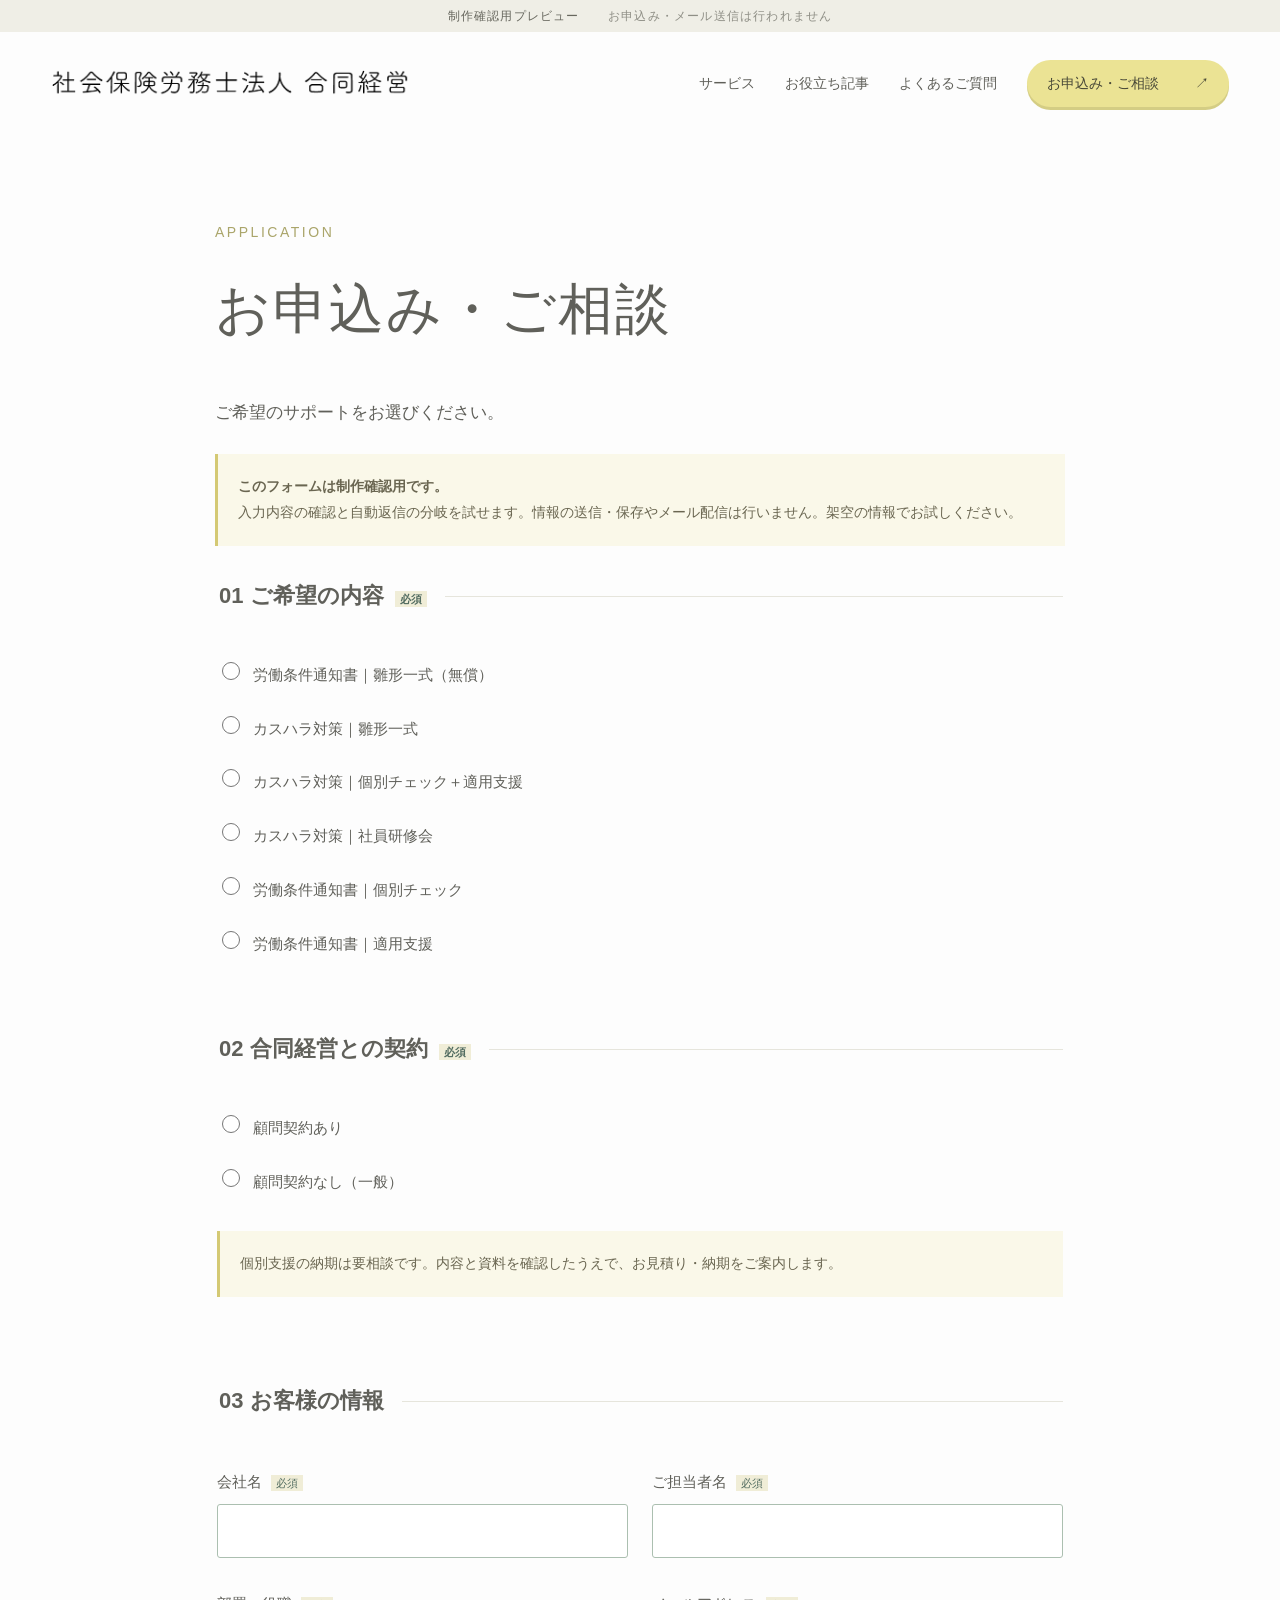
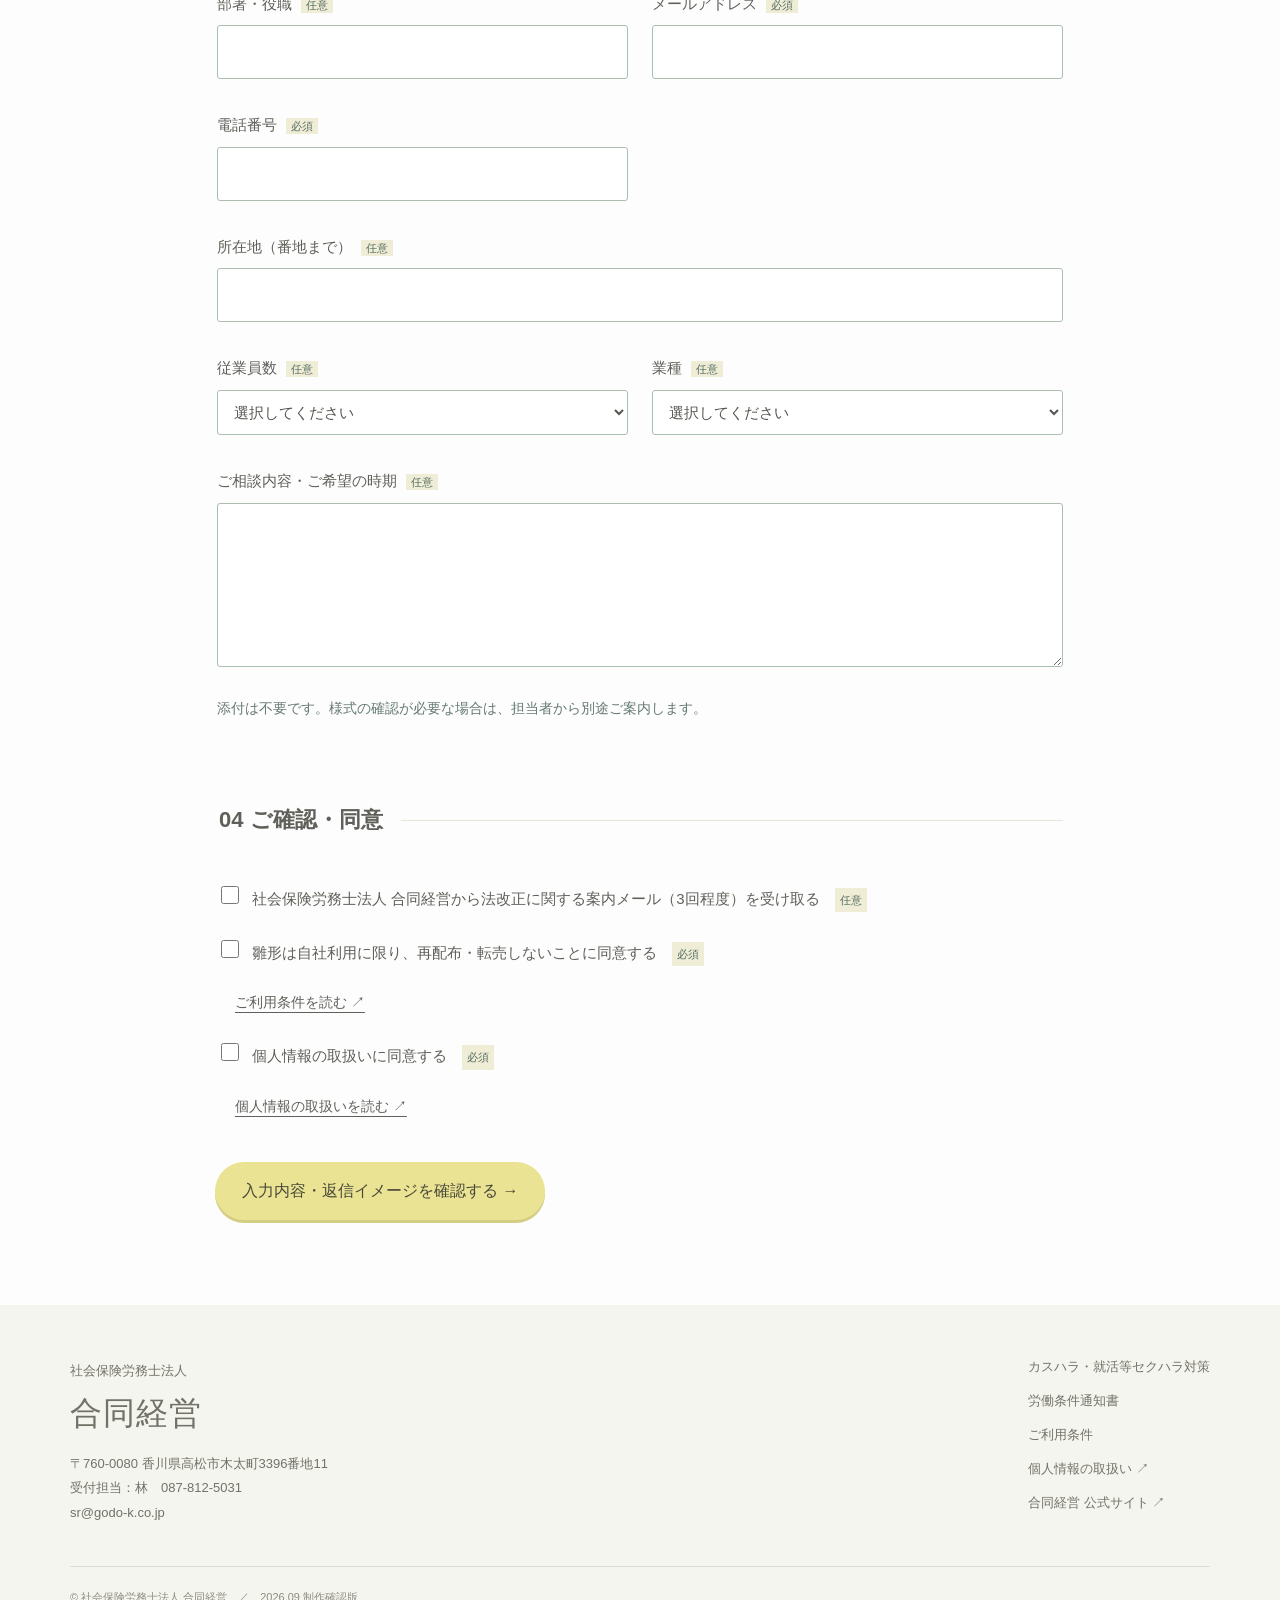
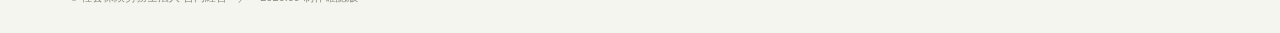
==== apply.html @ 418db096 "Apply September 26 review corrections to pricing, menus, FAQs and form" ====
<!DOCTYPE html>
<html lang="ja"><head><meta charset="utf-8"/><meta content="width=device-width,initial-scale=1" name="viewport"/><meta content="noindex,nofollow" name="robots"/><title>お申込み・ご相談｜合同経営</title><meta content="雛形から個別チェック、運用支援まで。合同経営の労務整備サポート。" name="description"/><link href="favicon.svg" rel="icon"/><link href="style.css?v=20260926" rel="stylesheet"/><script defer="" src="app.js?v=20260926"></script></head><body><div class="preview">制作確認用プレビュー <span>お申込み・メール送信は行われません</span></div><header><a class="brand" href="index.html"><img alt="社会保険労務士法人 合同経営" src="official-logo.png"/></a><nav aria-label="メイン"><a href="index.html#services">サービス</a><a href="index.html#articles">お役立ち記事</a><a href="index.html#faq">よくあるご質問</a><a class="button small" href="apply.html">お申込み・ご相談 <span>↗</span></a></nav></header><main><section class="wrap narrow section"><p class="eyebrow">APPLICATION</p><h1>お申込み・ご相談</h1><p class="lead">ご希望のサポートをお選びください。</p><div class="notice"><b>このフォームは制作確認用です。</b><br/>入力内容の確認と自動返信の分岐を試せます。情報の送信・保存やメール配信は行いません。架空の情報でお試しください。</div><form id="application"><fieldset><legend>01 ご希望の内容 <small>必須</small></legend><label class="choice"><input name="product" required="" type="radio" value="n-template"/> 労働条件通知書｜雛形一式（無償）</label><label class="choice"><input name="product" required="" type="radio" value="h-template"/> カスハラ対策｜雛形一式</label><label class="choice"><input name="product" required="" type="radio" value="h-check-support"/> カスハラ対策｜個別チェック＋適用支援</label><label class="choice"><input name="product" required="" type="radio" value="h-training"/> カスハラ対策｜社員研修会</label><label class="choice"><input name="product" required="" type="radio" value="n-check"/> 労働条件通知書｜個別チェック</label><label class="choice"><input name="product" required="" type="radio" value="n-support"/> 労働条件通知書｜適用支援</label></fieldset><fieldset><legend>02 合同経営との契約 <small>必須</small></legend><label class="choice"><input name="contract" required="" type="radio" value="yes"/> 顧問契約あり</label><label class="choice"><input name="contract" required="" type="radio" value="no"/> 顧問契約なし（一般）</label><p aria-live="polite" class="notice" id="route-hint">ご希望の内容と顧問契約の有無に応じて、ご案内が変わります。</p></fieldset><fieldset><legend>03 お客様の情報</legend><div class="form-grid"><label class="field">会社名 <small>必須</small><input name="company" required="" type="text"/></label><label class="field">ご担当者名 <small>必須</small><input name="person" required="" type="text"/></label><label class="field">部署・役職 <small>任意</small><input name="department" type="text"/></label><label class="field">メールアドレス <small>必須</small><input name="email" required="" type="email"/></label><label class="field">電話番号 <small>必須</small><input name="phone" required="" type="tel"/></label></div><div id="address-row"><label class="field">所在地（番地まで） <small>任意</small><input name="address" type="text"/></label></div><div class="form-grid"><label class="field">従業員数 <small>任意</small><select name="staff"><option value="">選択してください</option><option>9名以下</option><option>10〜50名</option><option>51〜100名</option><option>101名以上</option></select></label><label class="field">業種 <small>任意</small><select name="industry"><option value="">選択してください</option><option>製造</option><option>建設</option><option>小売・飲食</option><option>医療・介護・福祉</option><option>運輸</option><option>サービス</option><option>その他</option></select></label></div><div hidden="" id="format-row"><p>現在お使いの様式 <small>任意・複数選択可</small></p><label class="inline"><input name="format" type="checkbox" value="Word"/> Word</label><label class="inline"><input name="format" type="checkbox" value="Excel"/> Excel</label><label class="inline"><input name="format" type="checkbox" value="PDF"/> PDF</label><label class="inline"><input name="format" type="checkbox" value="給与ソフト・システム出力"/> 給与ソフト・システム出力</label><label class="inline"><input name="format" type="checkbox" value="紙のみ"/> 紙のみ</label></div><label class="field">ご相談内容・ご希望の時期 <small>任意</small><textarea name="message" rows="5"></textarea></label><p class="muted">添付は不要です。様式の確認が必要な場合は、担当者から別途ご案内します。</p></fieldset><fieldset><legend>04 ご確認・同意</legend><label class="choice"><input name="mail" type="checkbox"/> 社会保険労務士法人 合同経営から法改正に関する案内メール（3回程度）を受け取る <small>任意</small></label><label class="choice"><input name="terms" required="" type="checkbox"/> 雛形は自社利用に限り、再配布・転売しないことに同意する <small>必須</small></label><a class="textlink" href="terms.html" target="_blank">ご利用条件を読む ↗</a><label class="choice"><input name="privacy" required="" type="checkbox"/> 個人情報の取扱いに同意する <small>必須</small></label><a class="textlink" href="https://godo-sr.com/privacy-policy/" rel="noopener" target="_blank">個人情報の取扱いを読む ↗</a></fieldset><button class="button" type="submit">入力内容・返信イメージを確認する →</button></form><section aria-live="polite" hidden="" id="result" tabindex="-1"></section></section></main><footer><div class="wrap foot"><div><small>社会保険労務士法人</small><h2>合同経営</h2><p>〒760-0080 香川県高松市木太町3396番地11<br/>受付担当：林　087-812-5031<br/>sr@godo-k.co.jp</p></div><div><a href="harassment.html">カスハラ・就活等セクハラ対策</a><a href="notice.html">労働条件通知書</a><a href="terms.html">ご利用条件</a><a href="https://godo-sr.com/privacy-policy/" rel="noopener" target="_blank">個人情報の取扱い ↗</a><a href="https://godo-sr.com/" rel="noopener" target="_blank">合同経営 公式サイト ↗</a></div></div><div class="wrap copyright">© 社会保険労務士法人 合同経営　／　2026.09 制作確認版</div></footer></body></html>
---- style.css ----
:root{--ink:#193c43;--teal:#08796e;--mint:#e3f0e9;--paper:#f8f8f2;--line:#d7dfd9}*{box-sizing:border-box}html{scroll-behavior:smooth;scroll-padding-top:110px}body{margin:0;background:var(--paper);color:var(--ink);font:16px/1.85 -apple-system,BlinkMacSystemFont,'Hiragino Kaku Gothic ProN','Yu Gothic',sans-serif}a{color:inherit;text-decoration:none}a,button,input,select,textarea{ -webkit-tap-highlight-color:transparent}a:focus-visible,button:focus-visible,input:focus-visible,select:focus-visible,textarea:focus-visible,summary:focus-visible{outline:3px solid #d99437;outline-offset:5px}button{font:inherit;cursor:pointer}img{max-width:100%;display:block}h1,h2,h3,p{margin-top:0}h1,h2,h3{line-height:1.5;letter-spacing:.03em}h1{font-size:clamp(32px,4.3vw,60px);font-weight:600}h2{font-size:32px;font-weight:600}h3{font-size:23px;font-weight:600}p{margin-bottom:1.3em}.wrap{width:min(1140px,calc(100% - 64px));margin:auto}.narrow{max-width:850px}.preview{background:var(--ink);color:#fff;text-align:center;font-size:12px;padding:5px 20px;letter-spacing:.1em}.preview span{opacity:.7;margin-left:24px}header{display:flex;align-items:center;justify-content:space-between;padding:20px 4%;border-bottom:1px solid var(--line);gap:25px;background:var(--paper)}.brand{display:flex;align-items:center;gap:12px;flex-shrink:0}.brandmark{display:grid;place-items:center;background:var(--teal);color:white;width:48px;height:48px;font-size:27px;border-radius:50% 50% 0 50%;font-family:serif}.brand small{display:block;font-size:10px;letter-spacing:.12em}.brand strong{display:block;font-size:24px;line-height:1.2;letter-spacing:.18em}nav{display:flex;align-items:center;gap:30px;font-size:14px}nav>a:hover,.textlink:hover{color:var(--teal)}.button{display:inline-flex;justify-content:space-between;align-items:center;gap:36px;background:var(--teal);color:white;border:0;padding:17px 27px;border-radius:4px;font-weight:600;line-height:1.5;transition:background .2s,transform .2s}.button:hover{background:#065c54;transform:translateY(-2px);color:white}.button.small{font-size:14px;padding:13px 20px}.eyebrow{font-size:12px;letter-spacing:.18em;font-weight:700;color:var(--teal);margin-bottom:22px}.hero{display:grid;grid-template-columns:1fr 1fr;gap:32px;padding-top:64px;padding-bottom:65px;align-items:center}.tag,.pill{display:inline-block;border:1px solid #9aafa3;padding:3px 13px;font-size:12px;letter-spacing:.05em;border-radius:2px}.hero h1{margin:23px 0;font-family:'Yu Mincho','Hiragino Mincho ProN',serif;line-height:1.5;letter-spacing:.07em}.hero em{font-style:normal;color:var(--teal)}.lead{font-size:17px;line-height:2}.hero-art{position:relative;height:540px;border-radius:180px 180px 8px 8px;background:#dce9df;overflow:hidden;background-image:radial-gradient(#aabeb34a 1px,transparent 1px);background-size:15px 15px}.art-label{position:absolute;top:36px;left:40px;font-size:10px;letter-spacing:.16em}.paper{position:absolute;background:#fff;padding:16px;box-shadow:0 15px 35px #163e4226;width:250px;height:335px;overflow:hidden;border:1px solid #d7ded6}.paper span{display:block;font-size:10px;margin-bottom:8px;color:#4d6662}.paper-back{right:15px;top:100px;transform:rotate(11deg)}.paper-front{left:27px;top:138px;transform:rotate(-9deg)}.paper img{width:100%}.art-note{position:absolute;bottom:25px;right:24px;background:var(--ink);color:#fff;padding:18px 24px;border-radius:3px;font-size:17px;transform:rotate(3deg)}.trust{border-top:1px solid var(--line);border-bottom:1px solid var(--line);padding:21px 0;font-size:14px;text-align:center;letter-spacing:.08em}.trust span{margin:0 45px;color:#b0bcb2}.section{padding-top:85px;padding-bottom:85px}.section-head{display:flex;justify-content:space-between;align-items:flex-end;margin-bottom:35px;gap:25px}.section-head h2{margin-bottom:0}.section-head p:last-child{margin:0}.service-grid,.article-grid{display:grid;grid-template-columns:1fr 1fr;gap:28px}.service-card{position:relative;padding:40px;background:#eceee5;border:1px solid transparent;border-radius:5px;transition:transform .2s,border .2s}.service-card:hover{transform:translateY(-5px);border-color:var(--teal)}.num{position:absolute;top:20px;right:30px;font-size:64px;line-height:1;color:#1c665c23;font-family:Georgia,serif}.mint{background:var(--mint)!important}.service-card h3{font-size:30px;margin:25px 0 18px}.service-card p{color:#4d6260}.service-bottom{border-top:1px solid #b8c9be;padding-top:25px;display:flex;justify-content:space-between;align-items:center;gap:20px}.service-bottom b{font-size:27px;font-weight:500}.service-bottom small{display:block;font-size:12px}.round{display:grid;place-items:center;width:44px;height:44px;background:white;border-radius:50%;font-size:23px}.muted{font-size:14px;color:#657973;margin-top:20px}.soft{background:#edf1e9}.steps{display:grid;grid-template-columns:repeat(3,1fr);gap:40px;margin-top:48px}.steps>div{border-top:1px solid #a6bdb0;padding-top:18px}.steps b{color:var(--teal);font:36px Georgia,serif}.steps h3{margin:14px 0;font-size:21px}.steps p{color:#566d64}.editorial{height:220px;padding:27px 32px;position:relative;background:#e9e9dd;border-radius:4px}.editorial strong{font-family:'Yu Mincho',serif;font-size:34px;display:block;line-height:1.55;margin-top:15px}.editorial small{font-size:12px}.editorial>span{position:absolute;right:25px;bottom:20px;font:26px Georgia;color:var(--teal)}.article-card h3{font-size:20px;margin:20px 0 10px}.article-card p{font-size:14px;color:#536f65}.article-card:hover h3{color:var(--teal)}details{border-bottom:1px solid var(--line);padding:20px 0}summary{cursor:pointer;list-style:none;font-size:16px;padding-right:35px;position:relative;font-weight:600}summary:before{content:'Q.';color:var(--teal);padding-right:15px}summary:after{content:'+';position:absolute;right:3px;font-size:23px;font-weight:400}details[open] summary:after{content:'−'}details p{margin:20px 25px 5px;color:#4b635b}.cta{padding:55px 50px;text-align:center;background:var(--mint);margin-bottom:85px;border-radius:5px}.cta h2{margin-bottom:18px}footer{background:var(--ink);color:#f0f4ef;padding:50px 0 25px}.foot{display:flex;justify-content:space-between;gap:30px}.foot h2{margin:5px 0 15px}.foot p,.foot small,.foot a{font-size:13px}.foot a{display:block;margin-bottom:10px}.copyright{font-size:11px;border-top:1px solid #ffffff30;padding-top:20px;margin-top:25px;color:#b4c9c0}.breadcrumb{font-size:12px;padding-top:25px}.subhero{padding:55px 0 65px}.subhero h1{max-width:950px;font-size:42px}.textlink{display:inline-block;text-decoration:underline;text-underline-offset:5px;font-size:14px;margin:12px 18px}.gallery{display:grid;grid-template-columns:repeat(3,1fr);gap:25px;margin-top:35px}.gallery a{background:white;padding:15px;border:1px solid var(--line);border-radius:4px;display:flex;flex-direction:column;justify-content:space-between}.gallery img{height:260px;object-fit:contain;margin:auto}.gallery span{display:block;text-align:center;font-size:13px;padding-top:15px}.prose{max-width:900px;overflow-wrap:anywhere}.prose h1{font-size:36px}.prose h2{font-size:25px;border-bottom:1px solid var(--line);padding-bottom:16px;margin-top:55px}.prose h3{font-size:22px;margin-top:40px}.prose p,.prose li{line-height:2}.prose table{width:100%;border-collapse:collapse;margin:28px 0;font-size:14px;display:block;overflow:auto}.prose th,.prose td{border:1px solid var(--line);padding:16px;min-width:130px;vertical-align:top}.prose th{background:var(--mint);text-align:left}.prose a{color:var(--teal);text-decoration:underline}.prose blockquote{background:var(--mint);border-left:3px solid var(--teal);padding:25px;margin:30px 0}.prose hr{border:0;border-top:1px solid var(--line);margin:45px 0}.notice{background:#e5eee7;border-left:3px solid var(--teal);padding:20px;font-size:14px;margin:24px 0}fieldset{border:0;border-top:1px solid var(--line);padding:30px 0;margin-top:30px;min-width:0}legend{font-size:22px;font-weight:600;padding-right:18px}form small{font-size:11px;background:#e3ece5;padding:2px 5px;color:#526c60;margin-left:5px}form .choice{display:flex;gap:10px;align-items:baseline;padding:12px 0;font-size:15px}input[type=radio],input[type=checkbox]{accent-color:var(--teal);width:18px;height:18px;flex-shrink:0}input:not([type=radio]):not([type=checkbox]),textarea,select{font:inherit;width:100%;padding:12px;border:1px solid #abbfb0;border-radius:3px;background:white;color:var(--ink);margin-top:8px}.field{display:block;margin:16px 0;font-size:15px}.form-grid{display:grid;grid-template-columns:1fr 1fr;gap:0 24px}.inline{margin-right:14px;white-space:nowrap}.result-grid{display:grid;grid-template-columns:160px 1fr;border-top:1px solid var(--line)}.result-grid dt,.result-grid dd{padding:12px;margin:0;border-bottom:1px solid var(--line);overflow-wrap:anywhere}.result-grid dt{font-size:14px;color:#537063}.reply{white-space:pre-wrap;background:white;padding:25px;border:1px solid var(--line);font-size:14px}.secondary{background:white;color:var(--teal);border:1px solid var(--teal)}[hidden]{display:none!important}@media(max-width:850px){nav{gap:15px}nav>a:not(.button){display:none}.hero{gap:20px}.hero-art{height:440px}.paper{width:200px;height:285px}.paper-front{left:10px}.paper-back{right:5px}.art-note{font-size:14px}.trust span{margin:0 12px}.service-card{padding:28px}.service-card h3{font-size:25px}.num{font-size:50px}.section-head{align-items:flex-start}.gallery img{height:200px}}@media(max-width:600px){.wrap{width:calc(100% - 36px)}.preview{font-size:10px}.preview span{display:none}header{padding:17px 18px;gap:10px}.brandmark{width:38px;height:38px;font-size:22px}.brand strong{font-size:21px}.brand small{font-size:9px}.button.small{font-size:12px;padding:11px;gap:8px}.hero{grid-template-columns:1fr;padding-top:38px;padding-bottom:30px}.hero h1{font-size:42px}.hero-art{height:390px;max-width:440px;width:100%;margin:14px auto 0}.paper{width:205px;height:270px}.paper-front{top:85px;left:25px}.paper-back{top:50px;right:25px}.art-label{top:20px;left:32px}.art-note{bottom:20px;right:16px}.trust{font-size:11px;letter-spacing:0}.trust span{margin:0 3px}.section{padding-top:55px;padding-bottom:55px}h2{font-size:26px}.section-head{display:block}.section-head>p,.section-head>span{display:block;margin-top:20px!important}.service-grid,.article-grid,.steps{grid-template-columns:1fr;gap:22px}.service-card{padding:28px}.service-card h3{font-size:29px}.steps{gap:24px}.steps p{margin-bottom:0}.cta{padding:35px 20px;margin-bottom:50px}.cta h2{font-size:24px}.foot{display:block}.foot>div+div{margin-top:30px}.subhero{padding:35px 0 40px}.subhero h1,.prose h1{font-size:29px}.gallery{gap:10px}.gallery a{padding:6px}.gallery img{height:130px}.gallery span{font-size:10px}.form-grid{grid-template-columns:1fr}.result-grid{grid-template-columns:1fr}.result-grid dt{padding-bottom:0;border:0}.prose blockquote{padding:16px}.prose table{font-size:13px}.button{max-width:100%;font-size:14px}.eyebrow{font-size:10px}legend{font-size:20px}}
/* Official-site tone: white, soft yellow, rounded typography, warm photography. */
:root{--ink:#565650;--teal:#777334;--mint:#f8f6e6;--paper:#fdfdfd;--line:#e6e5dc;--yellow:#ebe394}body{font-family:'Hiragino Maru Gothic ProN','Yu Gothic',sans-serif;color:#60605a}h1,h2,h3{font-weight:500}.preview{background:#efeee6;color:#67675e}header{padding:28px 4%;border-bottom:0}.brand img{width:min(360px,30vw);height:auto}.button{background:var(--yellow);color:#494938;border-radius:40px;box-shadow:0 3px 0 #d4cd84;font-weight:500}.button:hover{background:#e0d775;color:#393a30}.button.secondary{background:#fff}.eyebrow{color:#aaa56a;font-size:14px;font-weight:500;letter-spacing:.18em}.hero{padding-top:38px;padding-bottom:70px;gap:60px}.hero h1{font-family:inherit;font-weight:500;font-size:clamp(34px,3.6vw,51px);letter-spacing:.06em;line-height:1.7}.hero em{color:#686650;background:linear-gradient(transparent 65%,#f0e8a4 65%)}.tag,.pill{border:0;background:#f0edd2;color:#66634c;border-radius:20px;padding:5px 14px}.hero-visual{height:520px;position:relative;min-width:0}.office-photo{height:440px;width:100%;object-fit:cover;border-radius:80px 12px 80px 12px}.hero-message{position:absolute;right:-10px;bottom:10px;display:flex;align-items:center;gap:18px;background:#fffdf4;border-radius:18px;box-shadow:0 5px 25px #4a412013;padding:20px 25px}.hero-message img{width:95px;height:95px;object-fit:contain}.hero-message p{margin:0;font-size:17px}.hero-message strong{font-size:22px;font-weight:500}.photo-caption{position:absolute;top:405px;left:20px;color:white;font-size:11px;text-shadow:0 1px 3px #333}.trust{background:#faf9ef;border:0;color:#89866f}.section-head .eyebrow,.center .eyebrow{margin-bottom:8px}.center{text-align:center;margin-bottom:38px}.center h2{margin-bottom:15px}.service-card,.service-card.mint{background:#fff!important;border:1px solid #eeece0;border-radius:20px;box-shadow:0 5px 20px #57503408;padding:36px}.service-card:hover{border-color:#d1c878}.service-card .num{color:#ded9af;font-size:46px}.service-card h3{font-weight:500;font-size:27px}.service-illustration{width:110px;height:110px;object-fit:contain;margin-bottom:20px}.service-bottom{border-color:#e9e4c8}.service-bottom b{color:#a09840}.round{background:#f2edc4}.soft{background:#faf9f0}.steps{text-align:center;gap:32px}.steps>div{background:white;border:0;border-radius:18px;padding:25px}.steps b{color:#c2b765;font-family:inherit;font-size:25px}.step-image{width:110px;height:110px;object-fit:contain;margin:0 auto 10px}.steps h3{font-size:20px}.steps p{font-size:15px}.editorial,.editorial.mint{background:#f5f1d6!important;border-radius:20px}.editorial strong{font-family:inherit;font-weight:500}.editorial>span{color:#a59c56}.cta{background:#f6f1cb;border-radius:25px}.cta .eyebrow{color:#91874a}footer{background:#f5f5ef;color:#727268}.copyright{color:#8c8c80;border-color:#deded3}.prose a{color:#776d30}.prose h2{border-bottom:2px solid #e5dca0;padding-left:14px;border-left:5px solid #e5dca0}.prose blockquote,.notice{background:#faf8e9;border-color:#d4c974}.subhero{position:relative;padding-right:180px}.subhero h1{font-size:36px}.subhero-illustration{position:absolute;right:10px;top:65px;width:150px}.gallery a{border-radius:15px;border-color:#ebe8d8;box-shadow:0 4px 18px #65605009}.choice-map{display:grid;grid-template-columns:repeat(3,1fr);gap:24px}.choice-map a{border:1px solid #e3dfc5;border-radius:16px;display:flex;flex-direction:column;text-align:center;padding:27px 20px;background:white}.choice-map span{font-size:15px;border-bottom:1px dashed #d9d1a0;padding-bottom:17px;margin-bottom:18px}.choice-map b{font-weight:500;font-size:19px}.choice-map small{color:#918333;margin-top:16px}.choice-map a:hover{background:#fffbee}.flow-section{border-top:1px solid var(--line)}.flow-row{display:grid;grid-template-columns:245px 1fr;border:1px solid #e8e4d1;border-radius:18px;margin:22px 0;overflow:hidden}.flow-title{background:#f7f4df;padding:25px}.flow-title h3{font-size:21px;margin:8px 0 12px}.flow-title>small{font-size:12px}.flow-row ol{list-style:none;display:grid;grid-template-columns:repeat(3,1fr);padding:25px;gap:25px;margin:0;align-items:center}.flow-row li{position:relative;text-align:center}.flow-row li:not(:last-child):after{content:'›';position:absolute;right:-19px;top:29px;font-size:29px;color:#b6aa55}.flow-row li>span{display:grid;place-items:center;margin:0 auto 9px;width:34px;height:34px;border-radius:50%;background:#f4efcd;color:#9a8f48;font-size:13px}.flow-row b{display:block;font-weight:500;font-size:15px}.flow-row li small{display:block;font-size:12px;color:#8b7e46}.before-after{display:grid;grid-template-columns:1fr 60px 1.3fr;gap:20px;align-items:center}.before-after>div{border:1px solid #e6e0c3;border-radius:20px;padding:30px}.before-after .highlight{background:#faf7e3}.before-after h3{margin:20px 0;font-size:23px}.before-after p{font-size:15px;margin:0}.before-after ul{padding-left:25px}.plus{text-align:center;font-size:35px;color:#c0b563}.support-map{display:grid;grid-template-columns:repeat(3,1fr);gap:30px;text-align:center}.support-map>div{padding:25px;background:#faf8eb;border-radius:20px;position:relative}.support-map>div:not(:last-child):after{content:'→';position:absolute;right:-25px;top:50%;color:#b0a55f}.support-map img{width:115px;height:115px;object-fit:contain;margin:0 auto 15px}.support-map span{display:block;color:#a59b51;font-size:12px}.support-map h3{font-size:21px;margin:10px 0}.support-map p{font-size:15px;margin:0}.menu-grid{display:grid;grid-template-columns:repeat(2,1fr);gap:24px}.menu-card{border:1px solid #e6e0c4;border-radius:18px;padding:28px;display:flex;flex-direction:column}.menu-card h3{font-size:22px}.menu-card strong{font-size:29px;color:#9c9145;font-weight:500}.menu-card small{font-size:12px}.menu-card p{font-size:14px;margin-top:20px}.menu-card .button{margin-top:auto;align-self:flex-start}.article-diagram{margin:40px 0;padding:25px;background:#fcfbf5;border-radius:20px}.article-diagram h2{font-size:22px;border:0;padding:0;margin-top:10px}.article-diagram .support-map{gap:12px}.article-diagram .support-map>div{padding:15px}.article-diagram .support-map>div:after{display:none}.article-diagram .support-map h3{font-size:17px;margin-top:10px}.article-diagram .support-map img{width:85px;height:85px}.article-diagram .before-after{grid-template-columns:1fr 30px 1.2fr;gap:10px}.article-diagram .before-after>div{padding:18px}.article-diagram .before-after h3{font-size:20px}input[type=radio],input[type=checkbox]{accent-color:#9e9246}form small{background:#f0edd7}.result-grid dt{color:#8a8050}.notice{color:#6a6651}.brandmark{display:none}@media(max-width:850px){.hero{gap:30px}.hero-visual{height:430px}.office-photo{height:355px}.photo-caption{top:320px}.hero-message{padding:15px;right:0;gap:10px}.hero-message img{width:70px;height:70px}.hero-message p{font-size:14px}.hero-message strong{font-size:18px}.flow-row{grid-template-columns:200px 1fr}.flow-row ol{padding:20px 15px;gap:20px}.flow-row b{font-size:13px}.flow-title{padding:20px}.choice-map{gap:15px}}@media(max-width:600px){header{padding:22px 18px}.brand img{width:205px;max-width:51vw}nav .button.small{padding:11px 12px;font-size:11px}.hero{padding-top:25px;gap:20px}.hero h1{font-size:36px}.hero-visual{height:350px}.office-photo{height:290px;border-radius:45px 10px 45px 10px}.photo-caption{top:260px}.hero-message{bottom:0;padding:13px 20px}.hero-message img{width:75px;height:75px}.choice-map,.support-map,.menu-grid{grid-template-columns:1fr}.choice-map a{padding:23px}.flow-row{grid-template-columns:1fr}.flow-title{padding:18px 22px;display:flex;gap:10px;align-items:center;flex-wrap:wrap}.flow-title>small{width:100%}.flow-title h3{font-size:19px;margin:0}.flow-row ol{padding:24px 15px;gap:18px}.flow-row b{font-size:12px}.flow-row li small{font-size:10px}.flow-row li:not(:last-child):after{right:-13px}.before-after,.article-diagram .before-after{grid-template-columns:1fr;gap:12px}.before-after>div{padding:24px}.plus{line-height:1}.support-map>div:not(:last-child):after{content:'↓';right:50%;top:auto;bottom:-31px}.article-diagram .support-map{grid-template-columns:1fr;gap:15px}.subhero{padding-right:0;padding-bottom:30px}.subhero h1{font-size:29px;padding-right:60px}.subhero-illustration{width:70px;top:80px;right:0}.subhero .textlink{margin-left:0}.service-card{padding:28px}.service-card h3{font-size:26px}.service-illustration{width:95px;height:95px}.eyebrow{font-size:11px}.gallery img{height:115px}.steps>div{padding:25px}.article-diagram{padding:15px}.menu-card .button{align-self:stretch}.editorial strong{font-size:29px}}
@media(max-width:600px){.subhero .textlink{display:block;margin-top:22px}.center h2{word-break:normal;overflow-wrap:anywhere}.flow-row ol{min-width:0}.flow-row li{min-width:0}}

.faq-sources{font-size:12px;line-height:1.9;color:#77756a;overflow-wrap:anywhere;margin-top:24px}.faq-sources a{text-decoration:underline}.menu-grid:has(>.menu-card:nth-child(3):last-child){grid-template-columns:repeat(3,minmax(0,1fr))}.menu-card{min-width:0}.menu-card strong{overflow-wrap:anywhere}@media(max-width:850px){.menu-grid:has(>.menu-card:nth-child(3):last-child){grid-template-columns:1fr}}
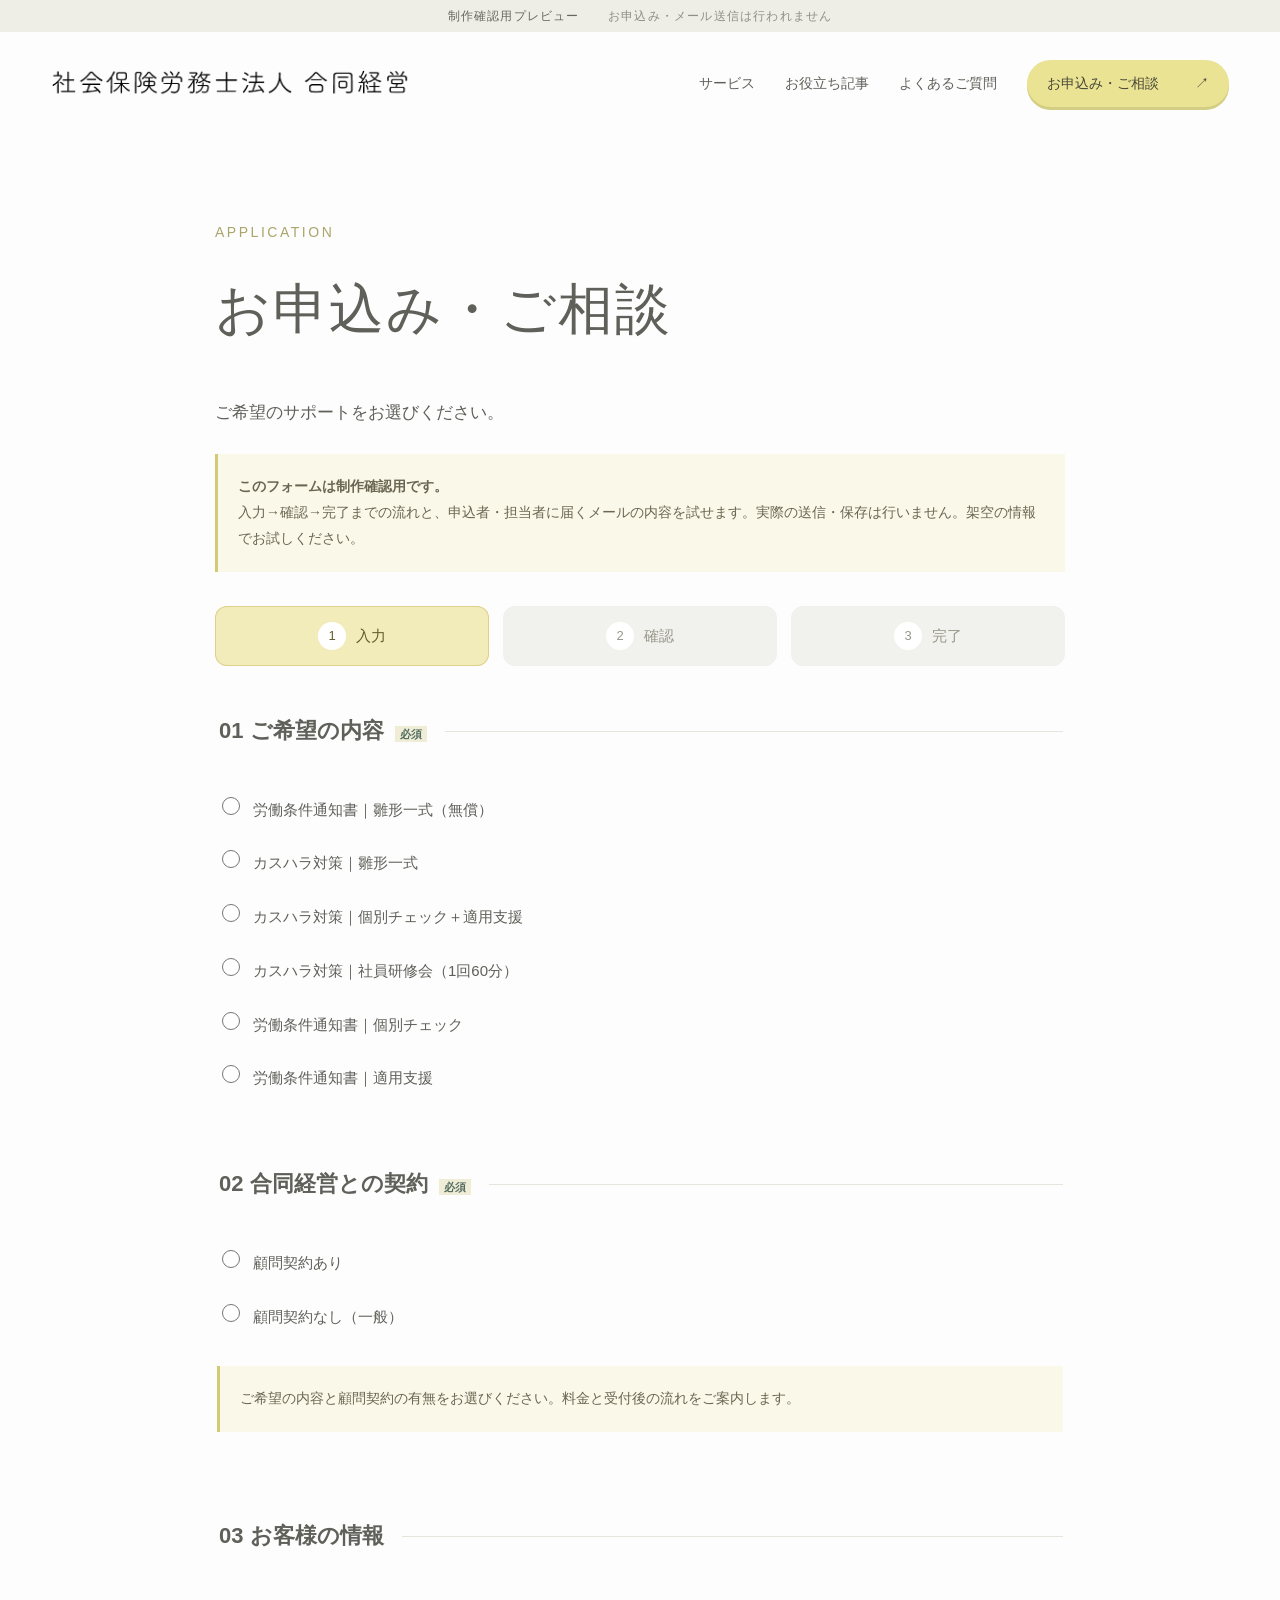
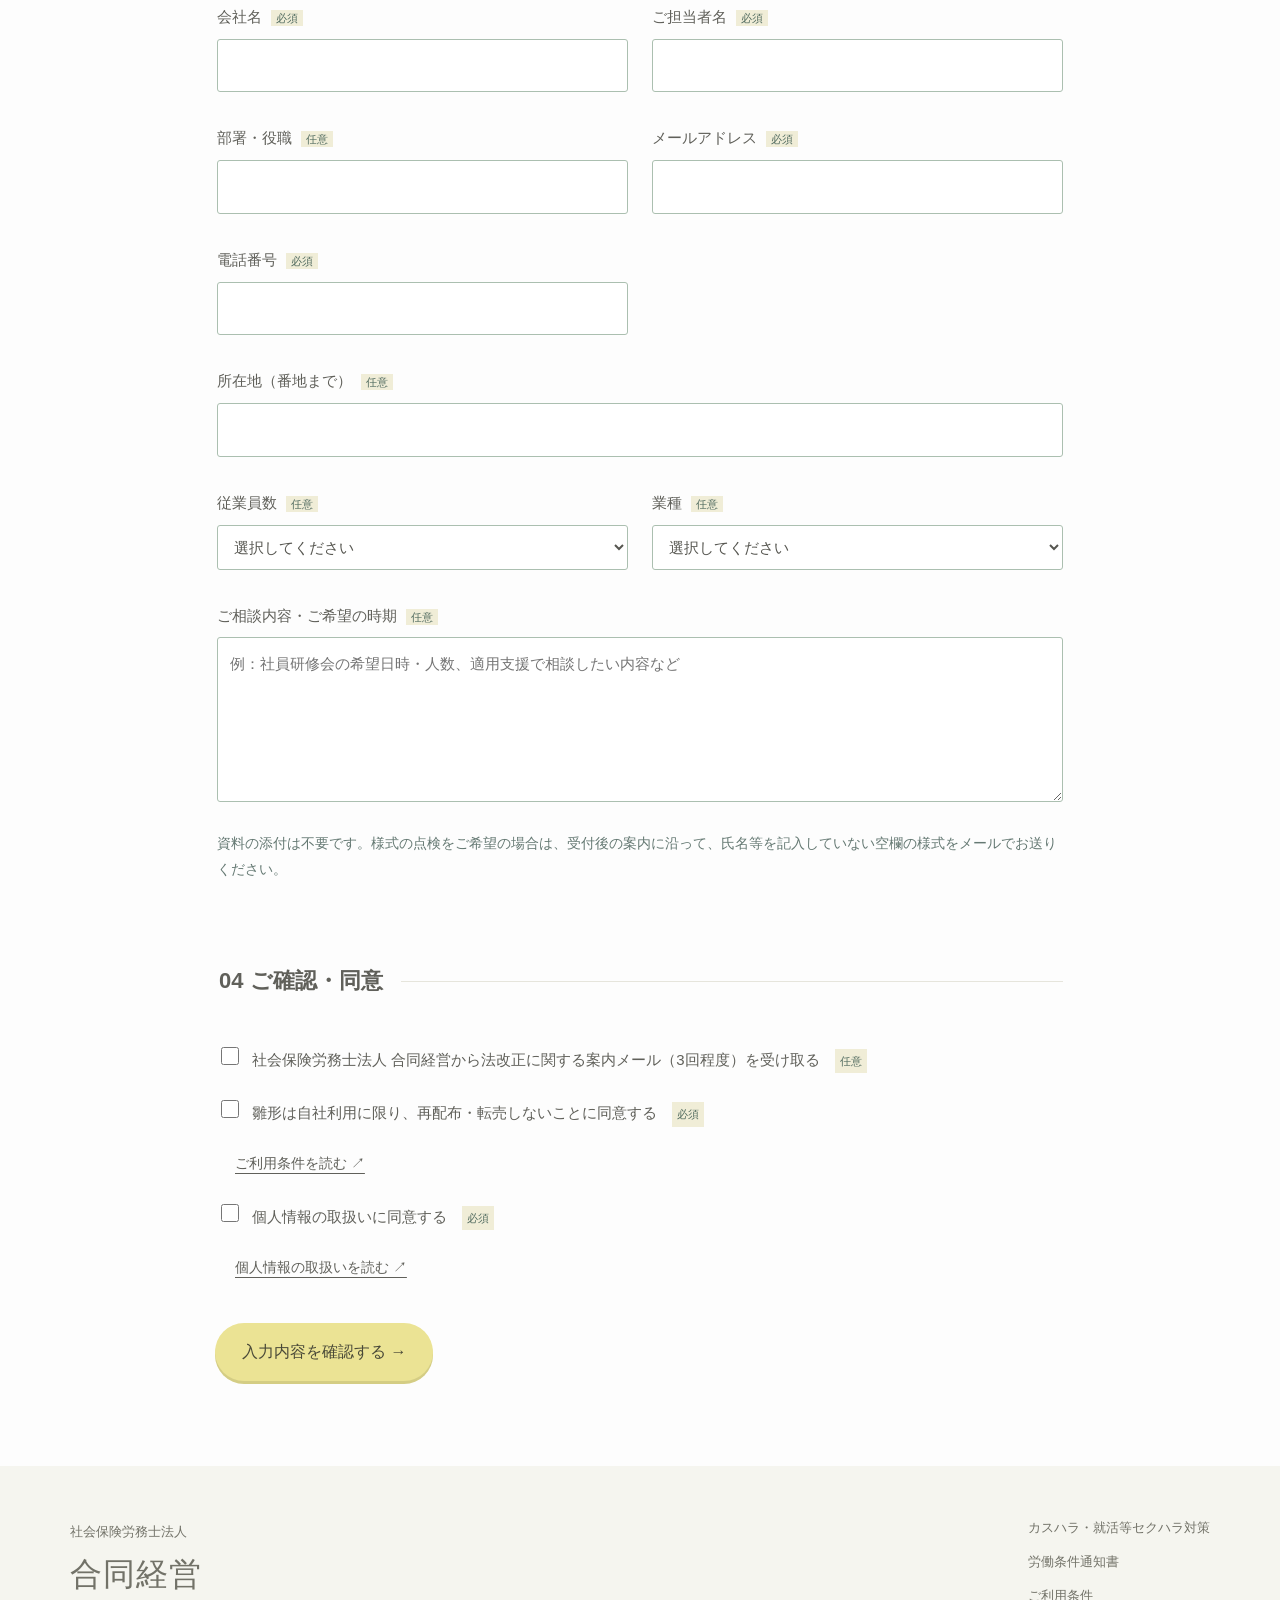
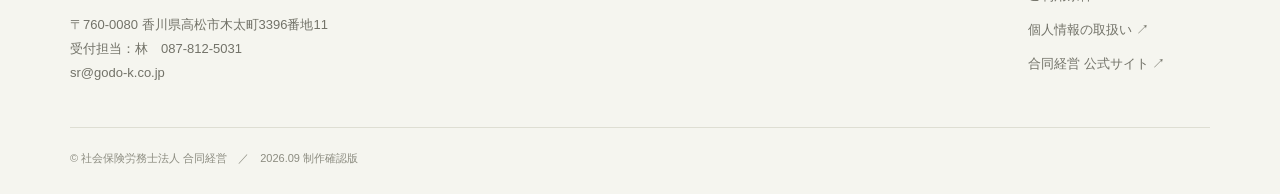
==== commit 40ac95b7: "Apply latest training and author revisions; add three-step application flow" ====
--- a/apply.html
+++ b/apply.html
@@ -1,2 +1,3 @@
 <!DOCTYPE html>
-<html lang="ja"><head><meta charset="utf-8"/><meta content="width=device-width,initial-scale=1" name="viewport"/><meta content="noindex,nofollow" name="robots"/><title>お申込み・ご相談｜合同経営</title><meta content="雛形から個別チェック、運用支援まで。合同経営の労務整備サポート。" name="description"/><link href="favicon.svg" rel="icon"/><link href="style.css?v=20260926" rel="stylesheet"/><script defer="" src="app.js?v=20260926"></script></head><body><div class="preview">制作確認用プレビュー <span>お申込み・メール送信は行われません</span></div><header><a class="brand" href="index.html"><img alt="社会保険労務士法人 合同経営" src="official-logo.png"/></a><nav aria-label="メイン"><a href="index.html#services">サービス</a><a href="index.html#articles">お役立ち記事</a><a href="index.html#faq">よくあるご質問</a><a class="button small" href="apply.html">お申込み・ご相談 <span>↗</span></a></nav></header><main><section class="wrap narrow section"><p class="eyebrow">APPLICATION</p><h1>お申込み・ご相談</h1><p class="lead">ご希望のサポートをお選びください。</p><div class="notice"><b>このフォームは制作確認用です。</b><br/>入力内容の確認と自動返信の分岐を試せます。情報の送信・保存やメール配信は行いません。架空の情報でお試しください。</div><form id="application"><fieldset><legend>01 ご希望の内容 <small>必須</small></legend><label class="choice"><input name="product" required="" type="radio" value="n-template"/> 労働条件通知書｜雛形一式（無償）</label><label class="choice"><input name="product" required="" type="radio" value="h-template"/> カスハラ対策｜雛形一式</label><label class="choice"><input name="product" required="" type="radio" value="h-check-support"/> カスハラ対策｜個別チェック＋適用支援</label><label class="choice"><input name="product" required="" type="radio" value="h-training"/> カスハラ対策｜社員研修会</label><label class="choice"><input name="product" required="" type="radio" value="n-check"/> 労働条件通知書｜個別チェック</label><label class="choice"><input name="product" required="" type="radio" value="n-support"/> 労働条件通知書｜適用支援</label></fieldset><fieldset><legend>02 合同経営との契約 <small>必須</small></legend><label class="choice"><input name="contract" required="" type="radio" value="yes"/> 顧問契約あり</label><label class="choice"><input name="contract" required="" type="radio" value="no"/> 顧問契約なし（一般）</label><p aria-live="polite" class="notice" id="route-hint">ご希望の内容と顧問契約の有無に応じて、ご案内が変わります。</p></fieldset><fieldset><legend>03 お客様の情報</legend><div class="form-grid"><label class="field">会社名 <small>必須</small><input name="company" required="" type="text"/></label><label class="field">ご担当者名 <small>必須</small><input name="person" required="" type="text"/></label><label class="field">部署・役職 <small>任意</small><input name="department" type="text"/></label><label class="field">メールアドレス <small>必須</small><input name="email" required="" type="email"/></label><label class="field">電話番号 <small>必須</small><input name="phone" required="" type="tel"/></label></div><div id="address-row"><label class="field">所在地（番地まで） <small>任意</small><input name="address" type="text"/></label></div><div class="form-grid"><label class="field">従業員数 <small>任意</small><select name="staff"><option value="">選択してください</option><option>9名以下</option><option>10〜50名</option><option>51〜100名</option><option>101名以上</option></select></label><label class="field">業種 <small>任意</small><select name="industry"><option value="">選択してください</option><option>製造</option><option>建設</option><option>小売・飲食</option><option>医療・介護・福祉</option><option>運輸</option><option>サービス</option><option>その他</option></select></label></div><div hidden="" id="format-row"><p>現在お使いの様式 <small>任意・複数選択可</small></p><label class="inline"><input name="format" type="checkbox" value="Word"/> Word</label><label class="inline"><input name="format" type="checkbox" value="Excel"/> Excel</label><label class="inline"><input name="format" type="checkbox" value="PDF"/> PDF</label><label class="inline"><input name="format" type="checkbox" value="給与ソフト・システム出力"/> 給与ソフト・システム出力</label><label class="inline"><input name="format" type="checkbox" value="紙のみ"/> 紙のみ</label></div><label class="field">ご相談内容・ご希望の時期 <small>任意</small><textarea name="message" rows="5"></textarea></label><p class="muted">添付は不要です。様式の確認が必要な場合は、担当者から別途ご案内します。</p></fieldset><fieldset><legend>04 ご確認・同意</legend><label class="choice"><input name="mail" type="checkbox"/> 社会保険労務士法人 合同経営から法改正に関する案内メール（3回程度）を受け取る <small>任意</small></label><label class="choice"><input name="terms" required="" type="checkbox"/> 雛形は自社利用に限り、再配布・転売しないことに同意する <small>必須</small></label><a class="textlink" href="terms.html" target="_blank">ご利用条件を読む ↗</a><label class="choice"><input name="privacy" required="" type="checkbox"/> 個人情報の取扱いに同意する <small>必須</small></label><a class="textlink" href="https://godo-sr.com/privacy-policy/" rel="noopener" target="_blank">個人情報の取扱いを読む ↗</a></fieldset><button class="button" type="submit">入力内容・返信イメージを確認する →</button></form><section aria-live="polite" hidden="" id="result" tabindex="-1"></section></section></main><footer><div class="wrap foot"><div><small>社会保険労務士法人</small><h2>合同経営</h2><p>〒760-0080 香川県高松市木太町3396番地11<br/>受付担当：林　087-812-5031<br/>sr@godo-k.co.jp</p></div><div><a href="harassment.html">カスハラ・就活等セクハラ対策</a><a href="notice.html">労働条件通知書</a><a href="terms.html">ご利用条件</a><a href="https://godo-sr.com/privacy-policy/" rel="noopener" target="_blank">個人情報の取扱い ↗</a><a href="https://godo-sr.com/" rel="noopener" target="_blank">合同経営 公式サイト ↗</a></div></div><div class="wrap copyright">© 社会保険労務士法人 合同経営　／　2026.09 制作確認版</div></footer></body></html>+
+<html lang="ja"><head><meta charset="utf-8"/><meta content="width=device-width,initial-scale=1" name="viewport"/><meta content="noindex,nofollow" name="robots"/><title>お申込み・ご相談｜合同経営</title><meta content="雛形から個別チェック、運用支援まで。合同経営の労務整備サポート。" name="description"/><link href="favicon.svg" rel="icon"/><link href="style.css?v=20260927" rel="stylesheet"/><script defer="" src="app.js?v=20260927"></script></head><body><div class="preview">制作確認用プレビュー <span>お申込み・メール送信は行われません</span></div><header><a class="brand" href="index.html"><img alt="社会保険労務士法人 合同経営" src="official-logo.png"/></a><nav aria-label="メイン"><a href="index.html#services">サービス</a><a href="index.html#articles">お役立ち記事</a><a href="index.html#faq">よくあるご質問</a><a class="button small" href="apply.html">お申込み・ご相談 <span>↗</span></a></nav></header><main><section class="wrap narrow section"><p class="eyebrow">APPLICATION</p><h1>お申込み・ご相談</h1><p class="lead">ご希望のサポートをお選びください。</p><div class="notice" id="form-intro"><b>このフォームは制作確認用です。</b><br/>入力→確認→完了までの流れと、申込者・担当者に届くメールの内容を試せます。実際の送信・保存は行いません。架空の情報でお試しください。</div><ol aria-label="申込みの手順" class="form-steps"><li aria-current="step"><span>1</span>入力</li><li><span>2</span>確認</li><li><span>3</span>完了</li></ol><noscript><style>#application,.form-steps{display:none}</style>フォームの確認にはJavaScriptを有効にしてください。ご不明な点は sr@godo-k.co.jp へお問い合わせください。</noscript><form id="application" method="post" tabindex="-1"><div class="form-trap" aria-hidden="true"><label>入力しないでください<input name="website" type="text" tabindex="-1" autocomplete="off"/></label></div><fieldset><legend>01 ご希望の内容 <small>必須</small></legend><label class="choice"><input name="product" required="" type="radio" value="n-template"/> 労働条件通知書｜雛形一式（無償）</label><label class="choice"><input name="product" required="" type="radio" value="h-template"/> カスハラ対策｜雛形一式</label><label class="choice"><input name="product" required="" type="radio" value="h-check-support"/> カスハラ対策｜個別チェック＋適用支援</label><label class="choice"><input name="product" required="" type="radio" value="h-training"/> カスハラ対策｜社員研修会（1回60分）</label><label class="choice"><input name="product" required="" type="radio" value="n-check"/> 労働条件通知書｜個別チェック</label><label class="choice"><input name="product" required="" type="radio" value="n-support"/> 労働条件通知書｜適用支援</label></fieldset><fieldset><legend>02 合同経営との契約 <small>必須</small></legend><label class="choice"><input name="contract" required="" type="radio" value="yes"/> 顧問契約あり</label><label class="choice"><input name="contract" required="" type="radio" value="no"/> 顧問契約なし（一般）</label><p aria-live="polite" class="notice" id="route-hint">ご希望の内容と顧問契約の有無に応じて、ご案内が変わります。</p></fieldset><fieldset><legend>03 お客様の情報</legend><div class="form-grid"><label class="field">会社名 <small>必須</small><input autocomplete="organization" maxlength="120" name="company" required="" type="text"/></label><label class="field">ご担当者名 <small>必須</small><input autocomplete="name" maxlength="120" name="person" required="" type="text"/></label><label class="field">部署・役職 <small>任意</small><input autocomplete="organization-title" maxlength="120" name="department" type="text"/></label><label class="field">メールアドレス <small>必須</small><input autocomplete="email" maxlength="120" name="email" required="" type="email"/></label><label class="field">電話番号 <small>必須</small><input autocomplete="tel" maxlength="30" name="phone" required="" type="tel"/></label></div><div id="address-row"><label class="field">所在地（番地まで） <small>任意</small><input autocomplete="street-address" maxlength="200" name="address" type="text"/></label></div><div class="form-grid"><label class="field">従業員数 <small>任意</small><select name="staff"><option value="">選択してください</option><option>9名以下</option><option>10〜50名</option><option>51〜100名</option><option>101名以上</option></select></label><label class="field">業種 <small>任意</small><select name="industry"><option value="">選択してください</option><option>製造</option><option>建設</option><option>小売・飲食</option><option>医療・介護・福祉</option><option>運輸</option><option>サービス</option><option>その他</option></select></label></div><div hidden="" id="format-row"><p>現在お使いの様式 <small>任意・複数選択可</small></p><label class="inline"><input name="format" type="checkbox" value="Word"/> Word</label><label class="inline"><input name="format" type="checkbox" value="Excel"/> Excel</label><label class="inline"><input name="format" type="checkbox" value="PDF"/> PDF</label><label class="inline"><input name="format" type="checkbox" value="給与ソフト・システム出力"/> 給与ソフト・システム出力</label><label class="inline"><input name="format" type="checkbox" value="紙のみ"/> 紙のみ</label></div><label class="field">ご相談内容・ご希望の時期 <small>任意</small><textarea maxlength="3000" name="message" placeholder="例：社員研修会の希望日時・人数、適用支援で相談したい内容など" rows="5"></textarea></label><p class="muted">資料の添付は不要です。様式の点検をご希望の場合は、受付後の案内に沿って、氏名等を記入していない空欄の様式をメールでお送りください。</p></fieldset><fieldset><legend>04 ご確認・同意</legend><label class="choice"><input name="mail" type="checkbox"/> 社会保険労務士法人 合同経営から法改正に関する案内メール（3回程度）を受け取る <small>任意</small></label><label class="choice"><input name="terms" required="" type="checkbox"/> 雛形は自社利用に限り、再配布・転売しないことに同意する <small>必須</small></label><a class="textlink" href="terms.html" target="_blank">ご利用条件を読む ↗</a><label class="choice"><input name="privacy" required="" type="checkbox"/> 個人情報の取扱いに同意する <small>必須</small></label><a class="textlink" href="https://godo-sr.com/privacy-policy/" rel="noopener" target="_blank">個人情報の取扱いを読む ↗</a></fieldset><button class="button" type="submit">入力内容を確認する →</button></form><section aria-live="polite" hidden="" id="result" tabindex="-1"></section><section aria-live="polite" hidden="" id="completed" tabindex="-1"></section></section></main><footer><div class="wrap foot"><div><small>社会保険労務士法人</small><h2>合同経営</h2><p>〒760-0080 香川県高松市木太町3396番地11<br/>受付担当：林　087-812-5031<br/>sr@godo-k.co.jp</p></div><div><a href="harassment.html">カスハラ・就活等セクハラ対策</a><a href="notice.html">労働条件通知書</a><a href="terms.html">ご利用条件</a><a href="https://godo-sr.com/privacy-policy/" rel="noopener" target="_blank">個人情報の取扱い ↗</a><a href="https://godo-sr.com/" rel="noopener" target="_blank">合同経営 公式サイト ↗</a></div></div><div class="wrap copyright">© 社会保険労務士法人 合同経営　／　2026.09 制作確認版</div></footer></body></html>
--- a/style.css
+++ b/style.css
@@ -4,3 +4,6 @@
 @media(max-width:600px){.subhero .textlink{display:block;margin-top:22px}.center h2{word-break:normal;overflow-wrap:anywhere}.flow-row ol{min-width:0}.flow-row li{min-width:0}}
 
 .faq-sources{font-size:12px;line-height:1.9;color:#77756a;overflow-wrap:anywhere;margin-top:24px}.faq-sources a{text-decoration:underline}.menu-grid:has(>.menu-card:nth-child(3):last-child){grid-template-columns:repeat(3,minmax(0,1fr))}.menu-card{min-width:0}.menu-card strong{overflow-wrap:anywhere}@media(max-width:850px){.menu-grid:has(>.menu-card:nth-child(3):last-child){grid-template-columns:1fr}}
+
+/* Application flow */
+.form-steps{display:flex;list-style:none;gap:14px;padding:0;margin:34px 0 45px}.form-steps li{flex:1;display:flex;align-items:center;justify-content:center;gap:10px;padding:16px 10px;border-radius:12px;background:#f1f1ed;color:#97978b;font-size:15px}.form-steps li[aria-current=step]{background:#f2ebba;color:#655d30;box-shadow:inset 0 0 0 1px #ded18b}.form-steps .is-done{background:#faf7e9;color:#79713e}.form-steps span{display:grid;place-items:center;width:28px;height:28px;border-radius:50%;background:white;font-size:13px}.form-actions{display:flex;gap:18px;flex-wrap:wrap;margin:30px 0}.form-actions .button{justify-content:center}.preview-mails{border-top:1px solid var(--line);margin-top:50px;padding-top:28px}.mail-preview summary:before{content:'';padding:0}.mail-preview .reply{margin-top:20px;overflow-wrap:anywhere}.result-grid dd{white-space:pre-wrap}.completion-icon{display:grid;place-items:center;width:72px;height:72px;border-radius:50%;background:#f1eab3;color:#817435;font-size:36px;margin:5px 0 25px}.completion-next{padding:28px;border:1px solid var(--line);border-radius:18px;margin:28px 0}.completion-next p:last-child{white-space:pre-line;font-size:14px;margin-bottom:0}.form-error{padding:18px;background:#fff3ef;border-left:3px solid #ad5942;color:#8e4235;border-radius:4px;white-space:pre-line}.button:disabled{cursor:wait;opacity:.55;transform:none}.form-trap{position:absolute;left:-10000px;width:1px;height:1px;overflow:hidden}#application,#result,#completed{scroll-margin-top:30px}.live-form-note{font-size:14px;color:#74705f}@media(max-width:600px){.form-steps{gap:7px;margin:25px 0 32px}.form-steps li{padding:12px 5px;gap:6px;font-size:13px}.form-steps span{width:23px;height:23px;font-size:11px}.form-actions{flex-direction:column}.form-actions .button{width:100%}.completion-next{padding:20px}.preview-mails h3{font-size:20px}}
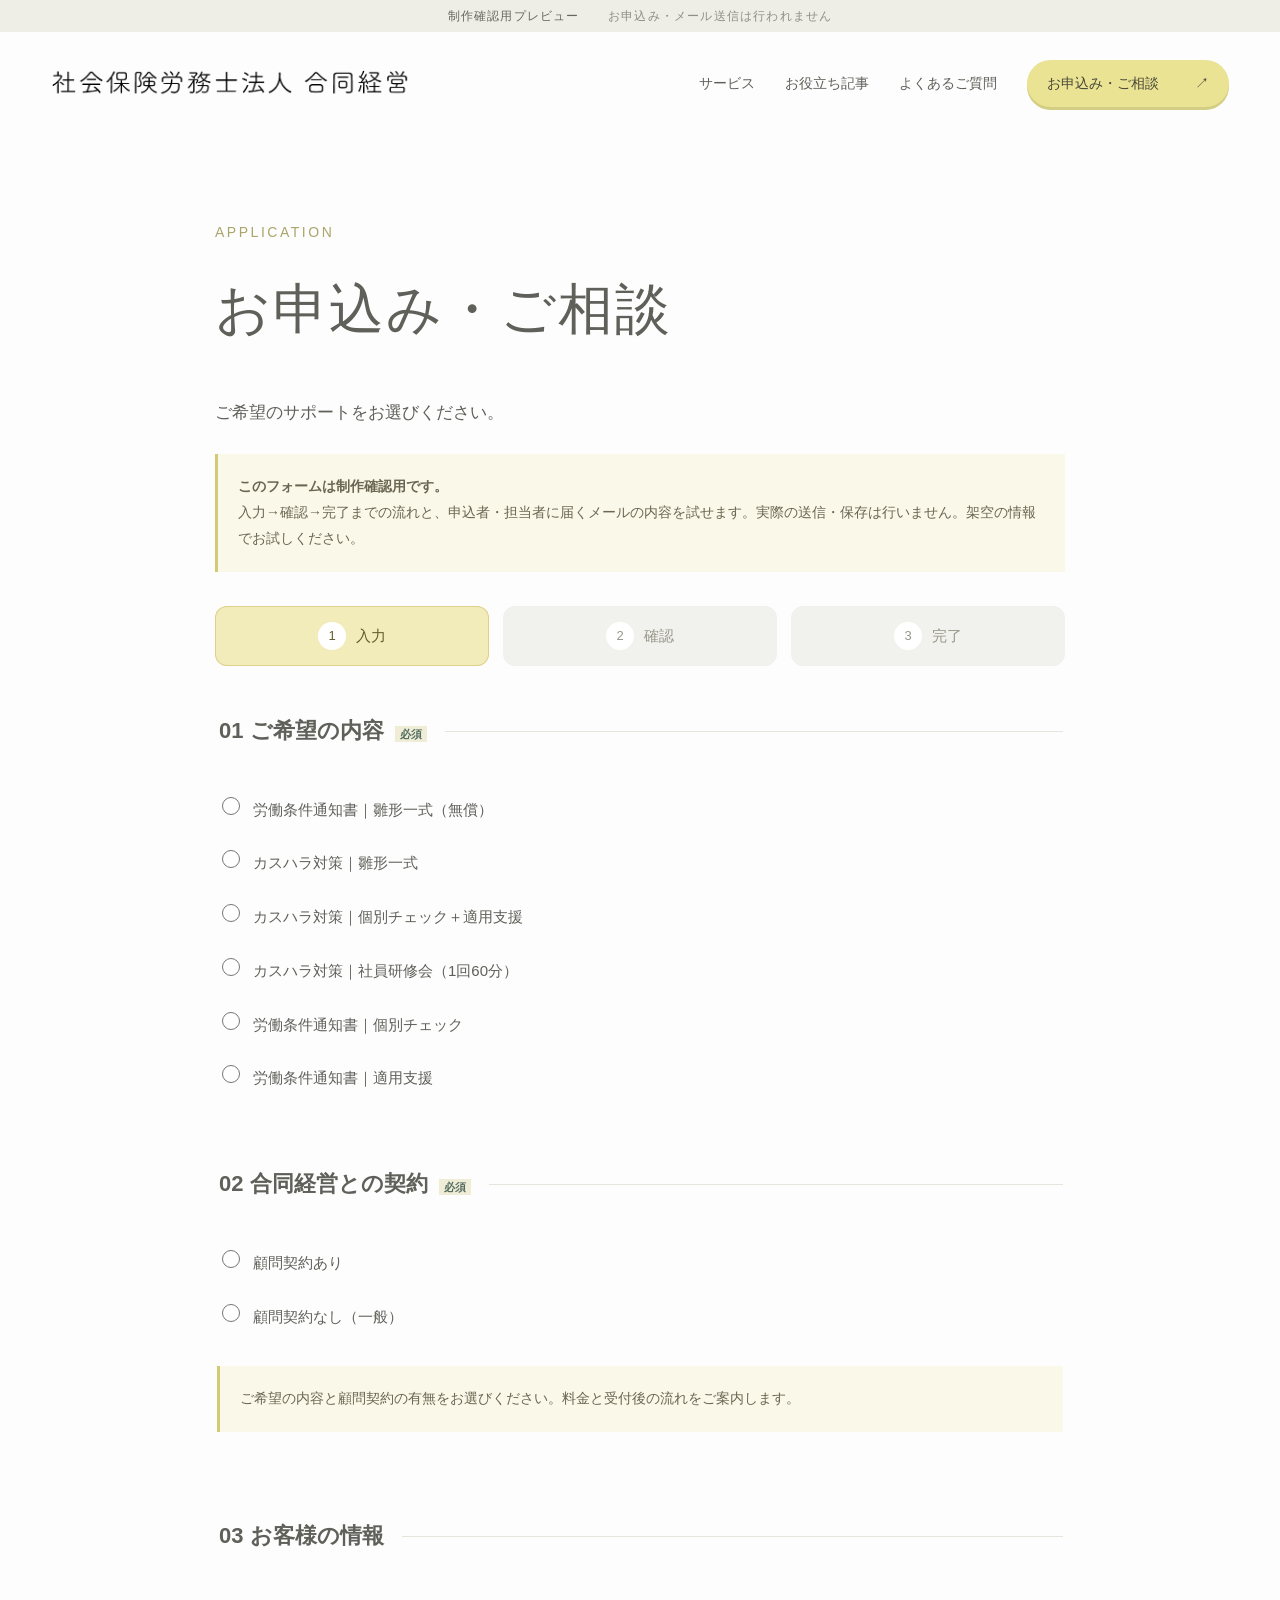
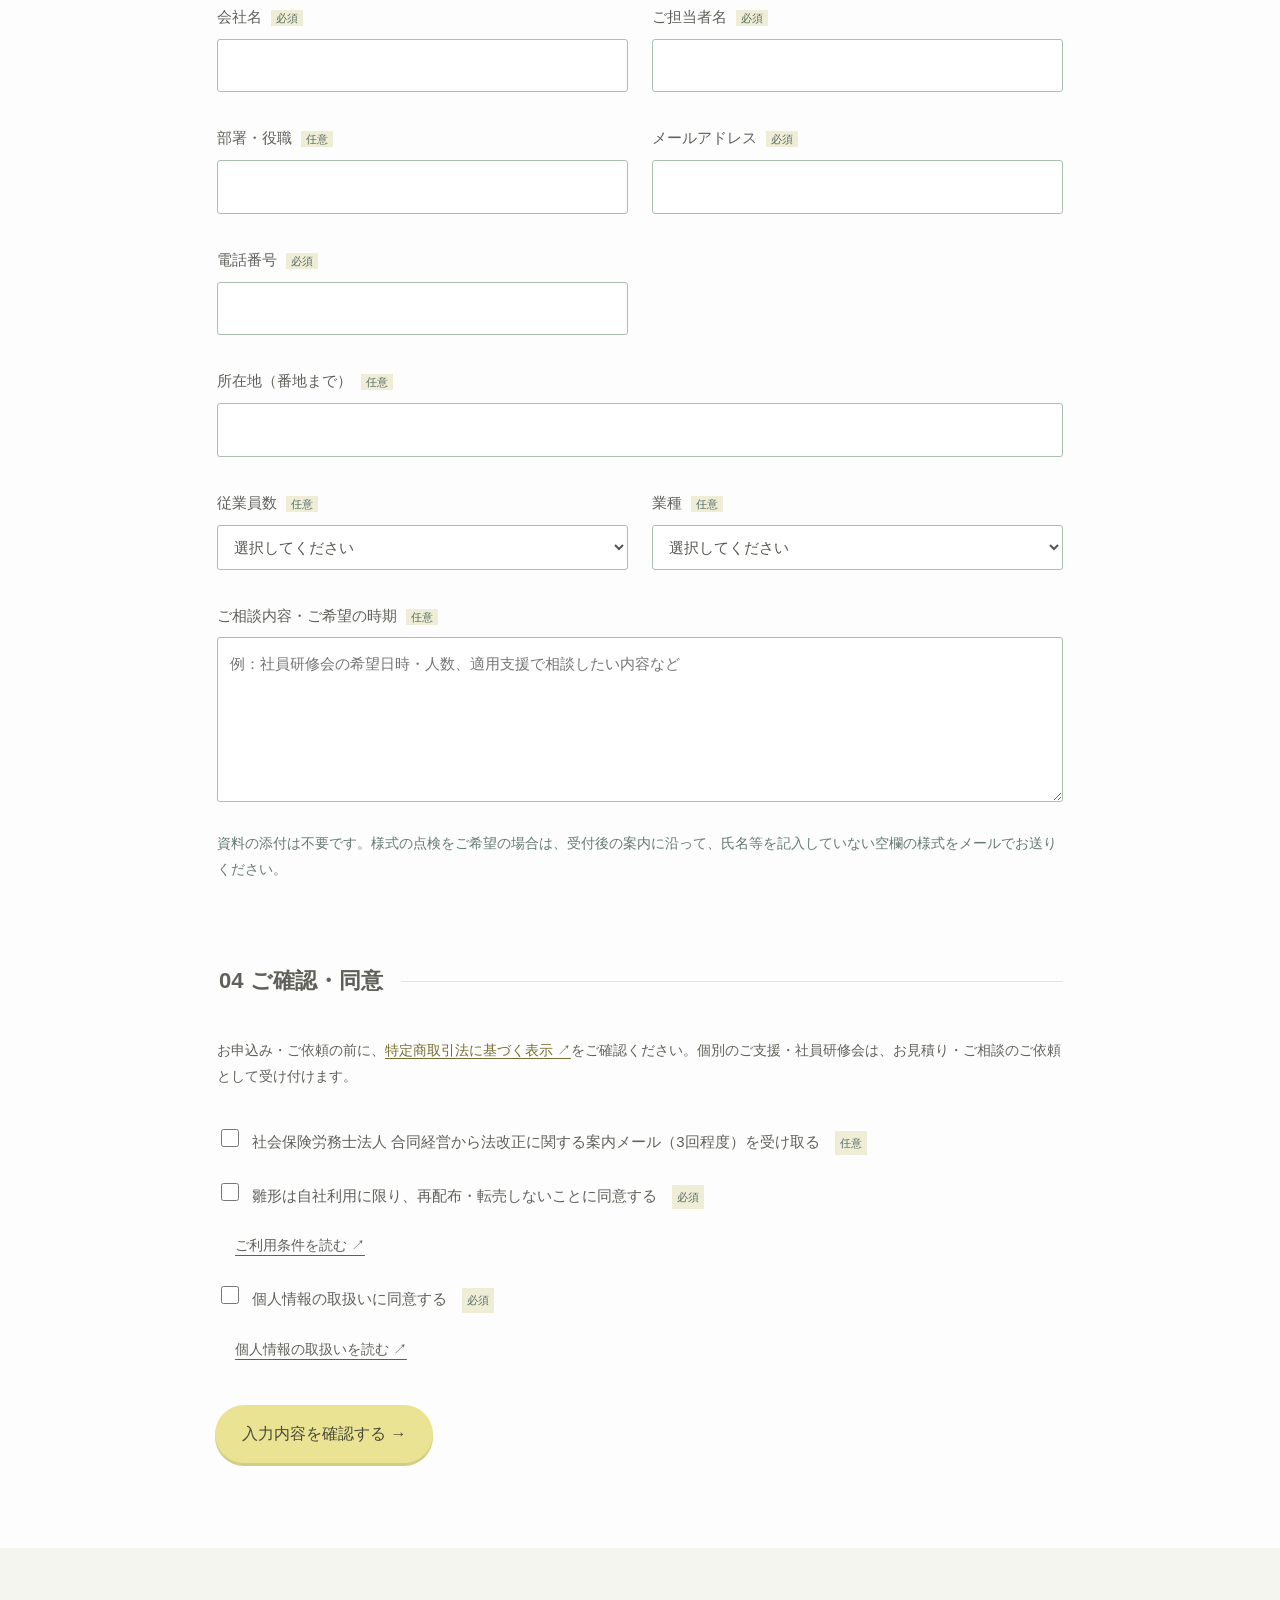
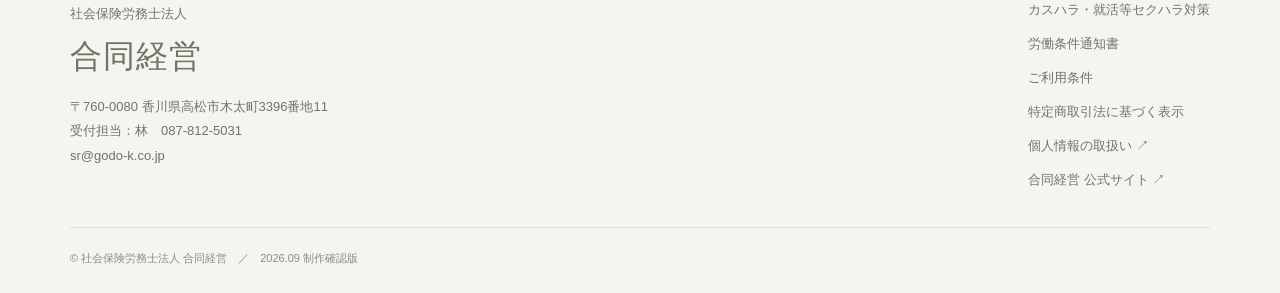
==== commit 93e9f341: "Add transaction terms and final order conditions from September 27 revisions" ====
--- a/apply.html
+++ b/apply.html
@@ -1,3 +1,3 @@
 <!DOCTYPE html>
 
-<html lang="ja"><head><meta charset="utf-8"/><meta content="width=device-width,initial-scale=1" name="viewport"/><meta content="noindex,nofollow" name="robots"/><title>お申込み・ご相談｜合同経営</title><meta content="雛形から個別チェック、運用支援まで。合同経営の労務整備サポート。" name="description"/><link href="favicon.svg" rel="icon"/><link href="style.css?v=20260927" rel="stylesheet"/><script defer="" src="app.js?v=20260927"></script></head><body><div class="preview">制作確認用プレビュー <span>お申込み・メール送信は行われません</span></div><header><a class="brand" href="index.html"><img alt="社会保険労務士法人 合同経営" src="official-logo.png"/></a><nav aria-label="メイン"><a href="index.html#services">サービス</a><a href="index.html#articles">お役立ち記事</a><a href="index.html#faq">よくあるご質問</a><a class="button small" href="apply.html">お申込み・ご相談 <span>↗</span></a></nav></header><main><section class="wrap narrow section"><p class="eyebrow">APPLICATION</p><h1>お申込み・ご相談</h1><p class="lead">ご希望のサポートをお選びください。</p><div class="notice" id="form-intro"><b>このフォームは制作確認用です。</b><br/>入力→確認→完了までの流れと、申込者・担当者に届くメールの内容を試せます。実際の送信・保存は行いません。架空の情報でお試しください。</div><ol aria-label="申込みの手順" class="form-steps"><li aria-current="step"><span>1</span>入力</li><li><span>2</span>確認</li><li><span>3</span>完了</li></ol><noscript><style>#application,.form-steps{display:none}</style>フォームの確認にはJavaScriptを有効にしてください。ご不明な点は sr@godo-k.co.jp へお問い合わせください。</noscript><form id="application" method="post" tabindex="-1"><div class="form-trap" aria-hidden="true"><label>入力しないでください<input name="website" type="text" tabindex="-1" autocomplete="off"/></label></div><fieldset><legend>01 ご希望の内容 <small>必須</small></legend><label class="choice"><input name="product" required="" type="radio" value="n-template"/> 労働条件通知書｜雛形一式（無償）</label><label class="choice"><input name="product" required="" type="radio" value="h-template"/> カスハラ対策｜雛形一式</label><label class="choice"><input name="product" required="" type="radio" value="h-check-support"/> カスハラ対策｜個別チェック＋適用支援</label><label class="choice"><input name="product" required="" type="radio" value="h-training"/> カスハラ対策｜社員研修会（1回60分）</label><label class="choice"><input name="product" required="" type="radio" value="n-check"/> 労働条件通知書｜個別チェック</label><label class="choice"><input name="product" required="" type="radio" value="n-support"/> 労働条件通知書｜適用支援</label></fieldset><fieldset><legend>02 合同経営との契約 <small>必須</small></legend><label class="choice"><input name="contract" required="" type="radio" value="yes"/> 顧問契約あり</label><label class="choice"><input name="contract" required="" type="radio" value="no"/> 顧問契約なし（一般）</label><p aria-live="polite" class="notice" id="route-hint">ご希望の内容と顧問契約の有無に応じて、ご案内が変わります。</p></fieldset><fieldset><legend>03 お客様の情報</legend><div class="form-grid"><label class="field">会社名 <small>必須</small><input autocomplete="organization" maxlength="120" name="company" required="" type="text"/></label><label class="field">ご担当者名 <small>必須</small><input autocomplete="name" maxlength="120" name="person" required="" type="text"/></label><label class="field">部署・役職 <small>任意</small><input autocomplete="organization-title" maxlength="120" name="department" type="text"/></label><label class="field">メールアドレス <small>必須</small><input autocomplete="email" maxlength="120" name="email" required="" type="email"/></label><label class="field">電話番号 <small>必須</small><input autocomplete="tel" maxlength="30" name="phone" required="" type="tel"/></label></div><div id="address-row"><label class="field">所在地（番地まで） <small>任意</small><input autocomplete="street-address" maxlength="200" name="address" type="text"/></label></div><div class="form-grid"><label class="field">従業員数 <small>任意</small><select name="staff"><option value="">選択してください</option><option>9名以下</option><option>10〜50名</option><option>51〜100名</option><option>101名以上</option></select></label><label class="field">業種 <small>任意</small><select name="industry"><option value="">選択してください</option><option>製造</option><option>建設</option><option>小売・飲食</option><option>医療・介護・福祉</option><option>運輸</option><option>サービス</option><option>その他</option></select></label></div><div hidden="" id="format-row"><p>現在お使いの様式 <small>任意・複数選択可</small></p><label class="inline"><input name="format" type="checkbox" value="Word"/> Word</label><label class="inline"><input name="format" type="checkbox" value="Excel"/> Excel</label><label class="inline"><input name="format" type="checkbox" value="PDF"/> PDF</label><label class="inline"><input name="format" type="checkbox" value="給与ソフト・システム出力"/> 給与ソフト・システム出力</label><label class="inline"><input name="format" type="checkbox" value="紙のみ"/> 紙のみ</label></div><label class="field">ご相談内容・ご希望の時期 <small>任意</small><textarea maxlength="3000" name="message" placeholder="例：社員研修会の希望日時・人数、適用支援で相談したい内容など" rows="5"></textarea></label><p class="muted">資料の添付は不要です。様式の点検をご希望の場合は、受付後の案内に沿って、氏名等を記入していない空欄の様式をメールでお送りください。</p></fieldset><fieldset><legend>04 ご確認・同意</legend><label class="choice"><input name="mail" type="checkbox"/> 社会保険労務士法人 合同経営から法改正に関する案内メール（3回程度）を受け取る <small>任意</small></label><label class="choice"><input name="terms" required="" type="checkbox"/> 雛形は自社利用に限り、再配布・転売しないことに同意する <small>必須</small></label><a class="textlink" href="terms.html" target="_blank">ご利用条件を読む ↗</a><label class="choice"><input name="privacy" required="" type="checkbox"/> 個人情報の取扱いに同意する <small>必須</small></label><a class="textlink" href="https://godo-sr.com/privacy-policy/" rel="noopener" target="_blank">個人情報の取扱いを読む ↗</a></fieldset><button class="button" type="submit">入力内容を確認する →</button></form><section aria-live="polite" hidden="" id="result" tabindex="-1"></section><section aria-live="polite" hidden="" id="completed" tabindex="-1"></section></section></main><footer><div class="wrap foot"><div><small>社会保険労務士法人</small><h2>合同経営</h2><p>〒760-0080 香川県高松市木太町3396番地11<br/>受付担当：林　087-812-5031<br/>sr@godo-k.co.jp</p></div><div><a href="harassment.html">カスハラ・就活等セクハラ対策</a><a href="notice.html">労働条件通知書</a><a href="terms.html">ご利用条件</a><a href="https://godo-sr.com/privacy-policy/" rel="noopener" target="_blank">個人情報の取扱い ↗</a><a href="https://godo-sr.com/" rel="noopener" target="_blank">合同経営 公式サイト ↗</a></div></div><div class="wrap copyright">© 社会保険労務士法人 合同経営　／　2026.09 制作確認版</div></footer></body></html>+<html lang="ja"><head><meta charset="utf-8"/><meta content="width=device-width,initial-scale=1" name="viewport"/><meta content="noindex,nofollow" name="robots"/><title>お申込み・ご相談｜合同経営</title><meta content="雛形から個別チェック、運用支援まで。合同経営の労務整備サポート。" name="description"/><link href="favicon.svg" rel="icon"/><link href="style.css?v=20260928a" rel="stylesheet"/><script defer="" src="app.js?v=20260928a"></script></head><body><div class="preview">制作確認用プレビュー <span>お申込み・メール送信は行われません</span></div><header><a class="brand" href="index.html"><img alt="社会保険労務士法人 合同経営" src="official-logo.png"/></a><nav aria-label="メイン"><a href="index.html#services">サービス</a><a href="index.html#articles">お役立ち記事</a><a href="index.html#faq">よくあるご質問</a><a class="button small" href="apply.html">お申込み・ご相談 <span>↗</span></a></nav></header><main><section class="wrap narrow section"><p class="eyebrow">APPLICATION</p><h1>お申込み・ご相談</h1><p class="lead">ご希望のサポートをお選びください。</p><div class="notice" id="form-intro"><b>このフォームは制作確認用です。</b><br/>入力→確認→完了までの流れと、申込者・担当者に届くメールの内容を試せます。実際の送信・保存は行いません。架空の情報でお試しください。</div><ol aria-label="申込み・ご依頼の手順" class="form-steps"><li aria-current="step"><span>1</span>入力</li><li><span>2</span>確認</li><li><span>3</span>完了</li></ol><noscript><style>#application,.form-steps{display:none}</style>フォームの確認にはJavaScriptを有効にしてください。ご不明な点は sr@godo-k.co.jp へお問い合わせください。</noscript><form id="application" method="post" tabindex="-1"><div aria-hidden="true" class="form-trap"><label>入力しないでください<input autocomplete="off" name="website" tabindex="-1" type="text"/></label></div><fieldset><legend>01 ご希望の内容 <small>必須</small></legend><label class="choice"><input name="product" required="" type="radio" value="n-template"/> 労働条件通知書｜雛形一式（無償）</label><label class="choice"><input name="product" required="" type="radio" value="h-template"/> カスハラ対策｜雛形一式</label><label class="choice"><input name="product" required="" type="radio" value="h-check-support"/> カスハラ対策｜個別チェック＋適用支援</label><label class="choice"><input name="product" required="" type="radio" value="h-training"/> カスハラ対策｜社員研修会（1回60分）</label><label class="choice"><input name="product" required="" type="radio" value="n-check"/> 労働条件通知書｜個別チェック</label><label class="choice"><input name="product" required="" type="radio" value="n-support"/> 労働条件通知書｜適用支援</label></fieldset><fieldset><legend>02 合同経営との契約 <small>必須</small></legend><label class="choice"><input name="contract" required="" type="radio" value="yes"/> 顧問契約あり</label><label class="choice"><input name="contract" required="" type="radio" value="no"/> 顧問契約なし（一般）</label><p aria-live="polite" class="notice" id="route-hint">ご希望の内容と顧問契約の有無に応じて、ご案内が変わります。</p></fieldset><fieldset><legend>03 お客様の情報</legend><div class="form-grid"><label class="field">会社名 <small>必須</small><input autocomplete="organization" maxlength="120" name="company" required="" type="text"/></label><label class="field">ご担当者名 <small>必須</small><input autocomplete="name" maxlength="120" name="person" required="" type="text"/></label><label class="field">部署・役職 <small>任意</small><input autocomplete="organization-title" maxlength="120" name="department" type="text"/></label><label class="field">メールアドレス <small>必須</small><input autocomplete="email" maxlength="120" name="email" required="" type="email"/></label><label class="field">電話番号 <small>必須</small><input autocomplete="tel" maxlength="30" name="phone" required="" type="tel"/></label></div><div id="address-row"><label class="field">所在地（番地まで） <small>任意</small><input autocomplete="street-address" maxlength="200" name="address" type="text"/></label></div><div class="form-grid"><label class="field">従業員数 <small>任意</small><select name="staff"><option value="">選択してください</option><option>9名以下</option><option>10〜50名</option><option>51〜100名</option><option>101名以上</option></select></label><label class="field">業種 <small>任意</small><select name="industry"><option value="">選択してください</option><option>製造</option><option>建設</option><option>小売・飲食</option><option>医療・介護・福祉</option><option>運輸</option><option>サービス</option><option>その他</option></select></label></div><div hidden="" id="format-row"><p>現在お使いの様式 <small>任意・複数選択可</small></p><label class="inline"><input name="format" type="checkbox" value="Word"/> Word</label><label class="inline"><input name="format" type="checkbox" value="Excel"/> Excel</label><label class="inline"><input name="format" type="checkbox" value="PDF"/> PDF</label><label class="inline"><input name="format" type="checkbox" value="給与ソフト・システム出力"/> 給与ソフト・システム出力</label><label class="inline"><input name="format" type="checkbox" value="紙のみ"/> 紙のみ</label></div><label class="field">ご相談内容・ご希望の時期 <small>任意</small><textarea maxlength="3000" name="message" placeholder="例：社員研修会の希望日時・人数、適用支援で相談したい内容など" rows="5"></textarea></label><p class="muted">資料の添付は不要です。様式の点検をご希望の場合は、受付後の案内に沿って、氏名等を記入していない空欄の様式をメールでお送りください。</p></fieldset><fieldset><legend>04 ご確認・同意</legend><p class="form-legal-note">お申込み・ご依頼の前に、<a class="commerce-link" href="commerce.html" rel="noopener" target="_blank">特定商取引法に基づく表示 ↗</a>をご確認ください。個別のご支援・社員研修会は、お見積り・ご相談のご依頼として受け付けます。</p><label class="choice"><input name="mail" type="checkbox"/> 社会保険労務士法人 合同経営から法改正に関する案内メール（3回程度）を受け取る <small>任意</small></label><label class="choice"><input name="terms" required="" type="checkbox"/> 雛形は自社利用に限り、再配布・転売しないことに同意する <small>必須</small></label><a class="textlink" href="terms.html" target="_blank">ご利用条件を読む ↗</a><label class="choice"><input name="privacy" required="" type="checkbox"/> 個人情報の取扱いに同意する <small>必須</small></label><a class="textlink" href="https://godo-sr.com/privacy-policy/" rel="noopener" target="_blank">個人情報の取扱いを読む ↗</a></fieldset><button class="button" type="submit">入力内容を確認する →</button></form><section aria-live="polite" hidden="" id="result" tabindex="-1"></section><section aria-live="polite" hidden="" id="completed" tabindex="-1"></section></section></main><footer><div class="wrap foot"><div><small>社会保険労務士法人</small><h2>合同経営</h2><p>〒760-0080 香川県高松市木太町3396番地11<br/>受付担当：林　087-812-5031<br/>sr@godo-k.co.jp</p></div><div><a href="harassment.html">カスハラ・就活等セクハラ対策</a><a href="notice.html">労働条件通知書</a><a href="terms.html">ご利用条件</a><a href="commerce.html">特定商取引法に基づく表示</a><a href="https://godo-sr.com/privacy-policy/" rel="noopener" target="_blank">個人情報の取扱い ↗</a><a href="https://godo-sr.com/" rel="noopener" target="_blank">合同経営 公式サイト ↗</a></div></div><div class="wrap copyright">© 社会保険労務士法人 合同経営　／　2026.09 制作確認版</div></footer></body></html>
--- a/style.css
+++ b/style.css
@@ -7,3 +7,8 @@
 
 /* Application flow */
 .form-steps{display:flex;list-style:none;gap:14px;padding:0;margin:34px 0 45px}.form-steps li{flex:1;display:flex;align-items:center;justify-content:center;gap:10px;padding:16px 10px;border-radius:12px;background:#f1f1ed;color:#97978b;font-size:15px}.form-steps li[aria-current=step]{background:#f2ebba;color:#655d30;box-shadow:inset 0 0 0 1px #ded18b}.form-steps .is-done{background:#faf7e9;color:#79713e}.form-steps span{display:grid;place-items:center;width:28px;height:28px;border-radius:50%;background:white;font-size:13px}.form-actions{display:flex;gap:18px;flex-wrap:wrap;margin:30px 0}.form-actions .button{justify-content:center}.preview-mails{border-top:1px solid var(--line);margin-top:50px;padding-top:28px}.mail-preview summary:before{content:'';padding:0}.mail-preview .reply{margin-top:20px;overflow-wrap:anywhere}.result-grid dd{white-space:pre-wrap}.completion-icon{display:grid;place-items:center;width:72px;height:72px;border-radius:50%;background:#f1eab3;color:#817435;font-size:36px;margin:5px 0 25px}.completion-next{padding:28px;border:1px solid var(--line);border-radius:18px;margin:28px 0}.completion-next p:last-child{white-space:pre-line;font-size:14px;margin-bottom:0}.form-error{padding:18px;background:#fff3ef;border-left:3px solid #ad5942;color:#8e4235;border-radius:4px;white-space:pre-line}.button:disabled{cursor:wait;opacity:.55;transform:none}.form-trap{position:absolute;left:-10000px;width:1px;height:1px;overflow:hidden}#application,#result,#completed{scroll-margin-top:30px}.live-form-note{font-size:14px;color:#74705f}@media(max-width:600px){.form-steps{gap:7px;margin:25px 0 32px}.form-steps li{padding:12px 5px;gap:6px;font-size:13px}.form-steps span{width:23px;height:23px;font-size:11px}.form-actions{flex-direction:column}.form-actions .button{width:100%}.completion-next{padding:20px}.preview-mails h3{font-size:20px}}
+
+/* Final application conditions remain visible before the submit button. */
+.commerce-link{text-decoration:underline;text-underline-offset:3px;color:#776d30;overflow-wrap:anywhere}.return-note{display:block;margin-top:12px;font-size:13px;line-height:1.9}.form-legal-note{font-size:14px;line-height:1.9;margin:5px 0 24px}.order-conditions{margin:32px 0;padding:26px;border:2px solid #dfd69e;border-radius:18px;background:#fffdf4}.order-conditions h3{font-size:22px;margin:0 0 20px}.conditions-table{border-collapse:collapse;width:100%;table-layout:fixed;line-height:1.9;font-size:14px}.conditions-table th,.conditions-table td{padding:16px 14px;border:1px solid #e3dfc7;text-align:left;vertical-align:top;overflow-wrap:anywhere}.conditions-table th{width:155px;background:#f4efd5;font-weight:600}.conditions-table td{background:#fff}.order-conditions>.commerce-link{display:inline-block;margin-top:20px;font-size:14px}.request-notice{padding-top:16px;border-top:1px solid var(--line);line-height:1.9}@media(max-width:600px){.order-conditions{padding:18px 14px;margin:26px 0}.order-conditions h3{font-size:20px}.conditions-table,.conditions-table tbody,.conditions-table tr,.conditions-table th,.conditions-table td{display:block;width:100%}.conditions-table th{padding:11px 13px;border-bottom:0}.conditions-table td{padding:13px;line-height:1.9}.conditions-table tr+tr th{border-top:0}.form-legal-note{font-size:13px}}
+/* Commerce disclosure: readable rows and narrow price column. */
+.legal-details,.legal-prices{margin:26px 0;border-top:1px solid var(--line)}.legal-details>div{display:grid;grid-template-columns:180px minmax(0,1fr);border-bottom:1px solid var(--line)}.legal-details dt,.legal-details dd{padding:20px 18px;margin:0;overflow-wrap:anywhere}.legal-details dt{font-weight:600;background:#faf8e9}.legal-details dd{line-height:1.9}.legal-details dd p:first-child{margin-top:0}.legal-details dd p:last-child{margin-bottom:0}.legal-prices>div{display:grid;grid-template-columns:minmax(0,1fr) minmax(135px,220px);border-bottom:1px solid var(--line)}.legal-prices dt,.legal-prices dd{margin:0;padding:14px 12px;background:transparent;line-height:1.9}.legal-prices dt{font-weight:600}.legal-prices dd{border-left:1px solid var(--line)}.service-card h3 a{color:inherit}@media(max-width:600px){.legal-details>div,.legal-prices>div{grid-template-columns:1fr}.legal-details dt{padding:14px 15px}.legal-details dd{padding:16px 15px}.legal-prices dt{padding:13px 0 3px}.legal-prices dd{padding:3px 0 13px;border-left:0}.legal-details .legal-prices{margin:0}}
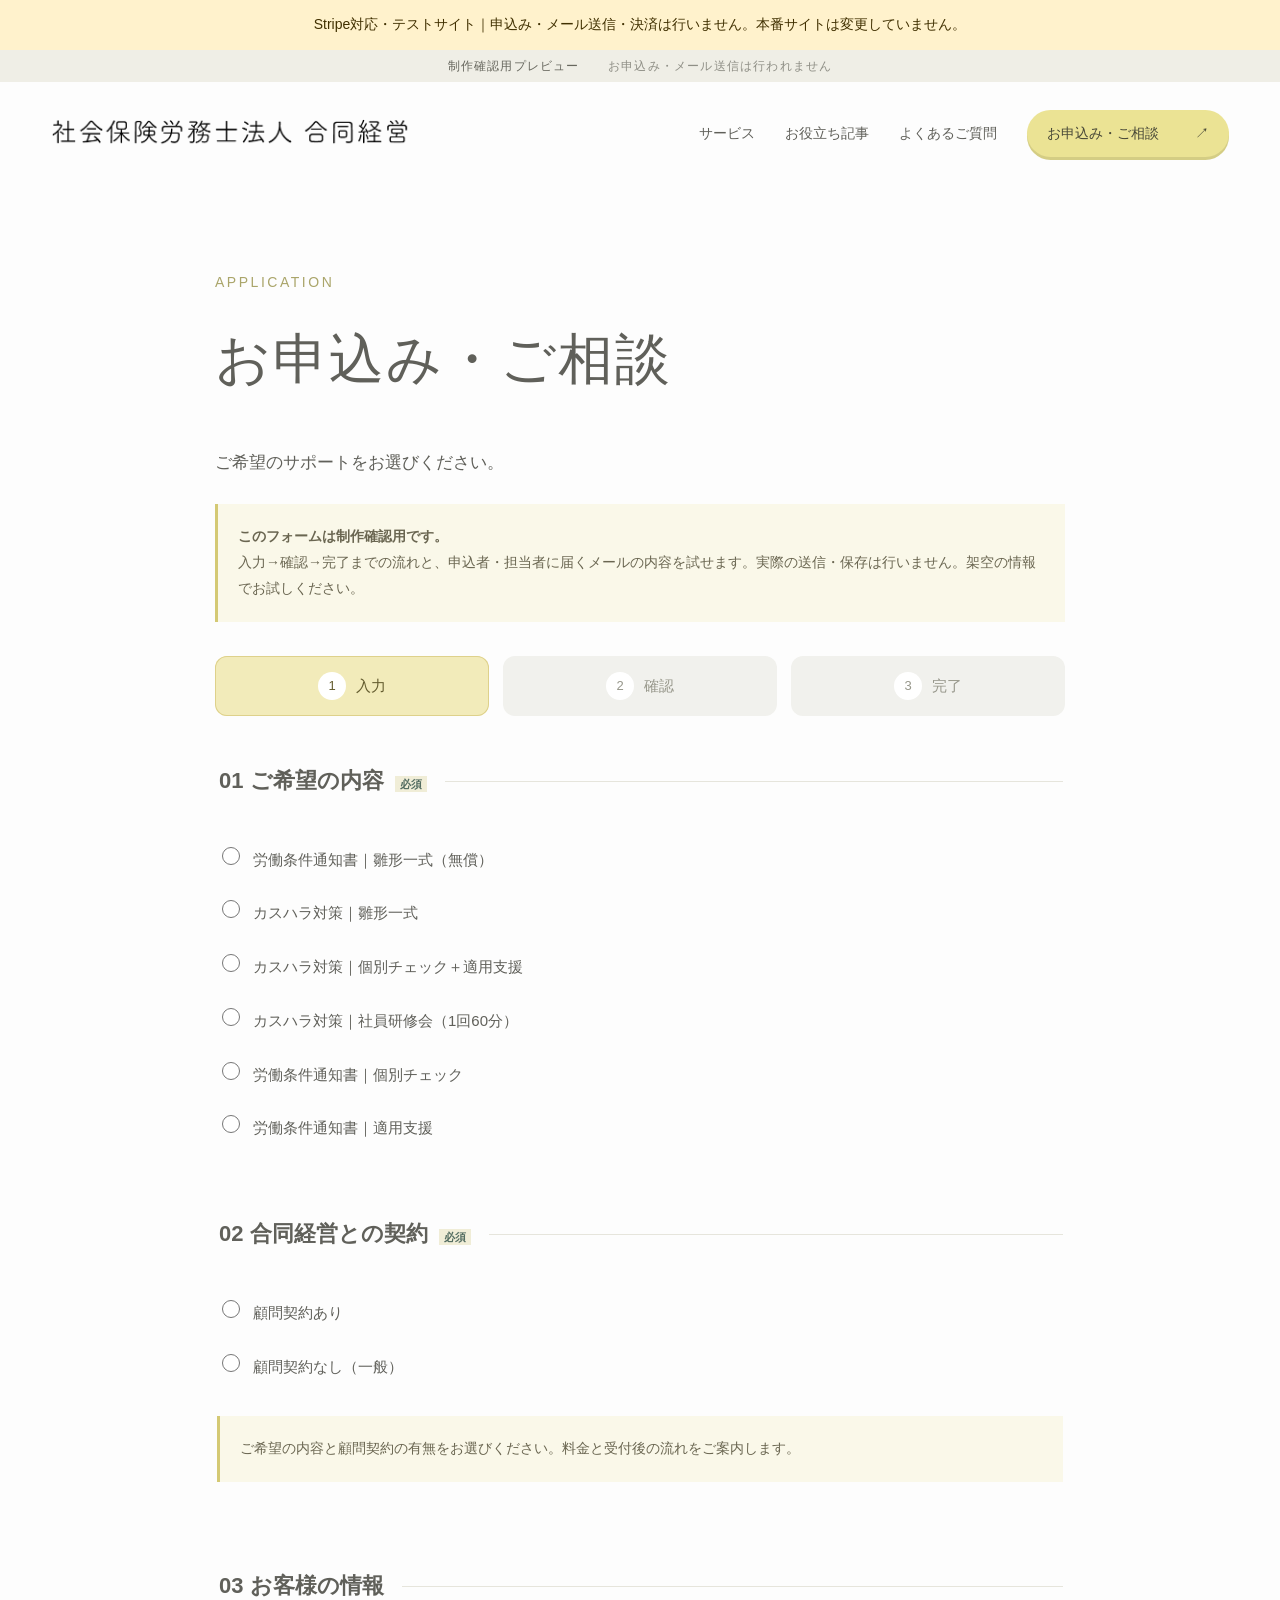
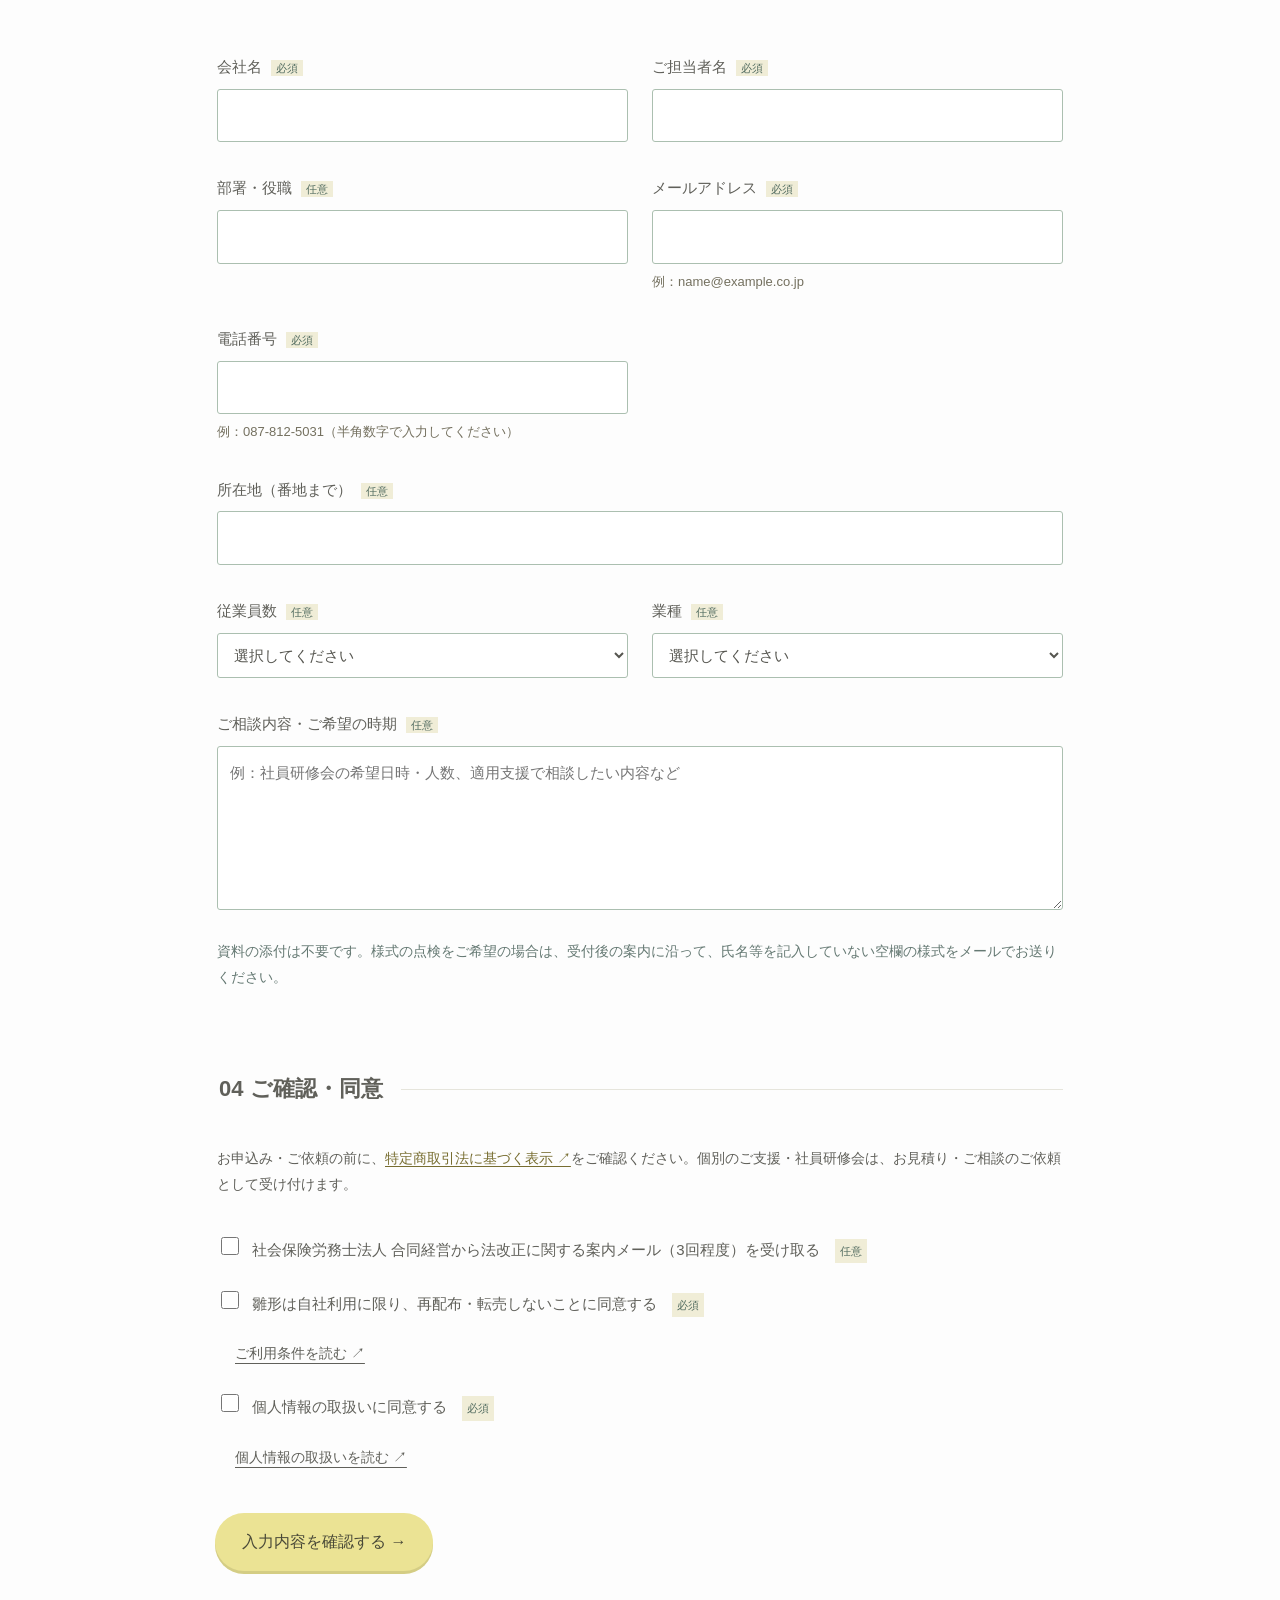
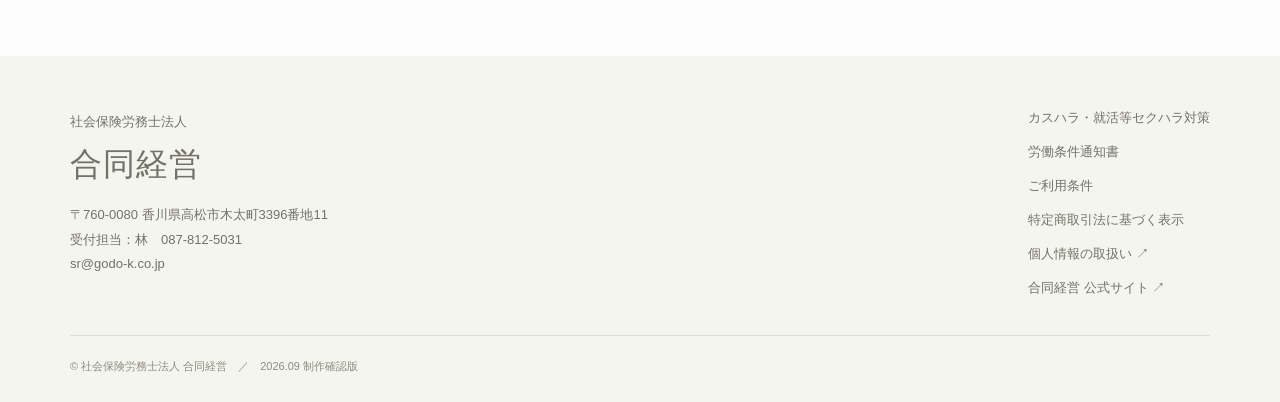
==== commit d0ce5cdb: "Preview Stripe payment guidance for general harassment template orders" ====
--- a/apply.html
+++ b/apply.html
@@ -1,3 +1,3 @@
 <!DOCTYPE html>
 
-<html lang="ja"><head><meta charset="utf-8"/><meta content="width=device-width,initial-scale=1" name="viewport"/><meta content="noindex,nofollow" name="robots"/><title>お申込み・ご相談｜合同経営</title><meta content="雛形から個別チェック、運用支援まで。合同経営の労務整備サポート。" name="description"/><link href="favicon.svg" rel="icon"/><link href="style.css?v=20260928a" rel="stylesheet"/><script defer="" src="app.js?v=20260928a"></script></head><body><div class="preview">制作確認用プレビュー <span>お申込み・メール送信は行われません</span></div><header><a class="brand" href="index.html"><img alt="社会保険労務士法人 合同経営" src="official-logo.png"/></a><nav aria-label="メイン"><a href="index.html#services">サービス</a><a href="index.html#articles">お役立ち記事</a><a href="index.html#faq">よくあるご質問</a><a class="button small" href="apply.html">お申込み・ご相談 <span>↗</span></a></nav></header><main><section class="wrap narrow section"><p class="eyebrow">APPLICATION</p><h1>お申込み・ご相談</h1><p class="lead">ご希望のサポートをお選びください。</p><div class="notice" id="form-intro"><b>このフォームは制作確認用です。</b><br/>入力→確認→完了までの流れと、申込者・担当者に届くメールの内容を試せます。実際の送信・保存は行いません。架空の情報でお試しください。</div><ol aria-label="申込み・ご依頼の手順" class="form-steps"><li aria-current="step"><span>1</span>入力</li><li><span>2</span>確認</li><li><span>3</span>完了</li></ol><noscript><style>#application,.form-steps{display:none}</style>フォームの確認にはJavaScriptを有効にしてください。ご不明な点は sr@godo-k.co.jp へお問い合わせください。</noscript><form id="application" method="post" tabindex="-1"><div aria-hidden="true" class="form-trap"><label>入力しないでください<input autocomplete="off" name="website" tabindex="-1" type="text"/></label></div><fieldset><legend>01 ご希望の内容 <small>必須</small></legend><label class="choice"><input name="product" required="" type="radio" value="n-template"/> 労働条件通知書｜雛形一式（無償）</label><label class="choice"><input name="product" required="" type="radio" value="h-template"/> カスハラ対策｜雛形一式</label><label class="choice"><input name="product" required="" type="radio" value="h-check-support"/> カスハラ対策｜個別チェック＋適用支援</label><label class="choice"><input name="product" required="" type="radio" value="h-training"/> カスハラ対策｜社員研修会（1回60分）</label><label class="choice"><input name="product" required="" type="radio" value="n-check"/> 労働条件通知書｜個別チェック</label><label class="choice"><input name="product" required="" type="radio" value="n-support"/> 労働条件通知書｜適用支援</label></fieldset><fieldset><legend>02 合同経営との契約 <small>必須</small></legend><label class="choice"><input name="contract" required="" type="radio" value="yes"/> 顧問契約あり</label><label class="choice"><input name="contract" required="" type="radio" value="no"/> 顧問契約なし（一般）</label><p aria-live="polite" class="notice" id="route-hint">ご希望の内容と顧問契約の有無に応じて、ご案内が変わります。</p></fieldset><fieldset><legend>03 お客様の情報</legend><div class="form-grid"><label class="field">会社名 <small>必須</small><input autocomplete="organization" maxlength="120" name="company" required="" type="text"/></label><label class="field">ご担当者名 <small>必須</small><input autocomplete="name" maxlength="120" name="person" required="" type="text"/></label><label class="field">部署・役職 <small>任意</small><input autocomplete="organization-title" maxlength="120" name="department" type="text"/></label><label class="field">メールアドレス <small>必須</small><input autocomplete="email" maxlength="120" name="email" required="" type="email"/></label><label class="field">電話番号 <small>必須</small><input autocomplete="tel" maxlength="30" name="phone" required="" type="tel"/></label></div><div id="address-row"><label class="field">所在地（番地まで） <small>任意</small><input autocomplete="street-address" maxlength="200" name="address" type="text"/></label></div><div class="form-grid"><label class="field">従業員数 <small>任意</small><select name="staff"><option value="">選択してください</option><option>9名以下</option><option>10〜50名</option><option>51〜100名</option><option>101名以上</option></select></label><label class="field">業種 <small>任意</small><select name="industry"><option value="">選択してください</option><option>製造</option><option>建設</option><option>小売・飲食</option><option>医療・介護・福祉</option><option>運輸</option><option>サービス</option><option>その他</option></select></label></div><div hidden="" id="format-row"><p>現在お使いの様式 <small>任意・複数選択可</small></p><label class="inline"><input name="format" type="checkbox" value="Word"/> Word</label><label class="inline"><input name="format" type="checkbox" value="Excel"/> Excel</label><label class="inline"><input name="format" type="checkbox" value="PDF"/> PDF</label><label class="inline"><input name="format" type="checkbox" value="給与ソフト・システム出力"/> 給与ソフト・システム出力</label><label class="inline"><input name="format" type="checkbox" value="紙のみ"/> 紙のみ</label></div><label class="field">ご相談内容・ご希望の時期 <small>任意</small><textarea maxlength="3000" name="message" placeholder="例：社員研修会の希望日時・人数、適用支援で相談したい内容など" rows="5"></textarea></label><p class="muted">資料の添付は不要です。様式の点検をご希望の場合は、受付後の案内に沿って、氏名等を記入していない空欄の様式をメールでお送りください。</p></fieldset><fieldset><legend>04 ご確認・同意</legend><p class="form-legal-note">お申込み・ご依頼の前に、<a class="commerce-link" href="commerce.html" rel="noopener" target="_blank">特定商取引法に基づく表示 ↗</a>をご確認ください。個別のご支援・社員研修会は、お見積り・ご相談のご依頼として受け付けます。</p><label class="choice"><input name="mail" type="checkbox"/> 社会保険労務士法人 合同経営から法改正に関する案内メール（3回程度）を受け取る <small>任意</small></label><label class="choice"><input name="terms" required="" type="checkbox"/> 雛形は自社利用に限り、再配布・転売しないことに同意する <small>必須</small></label><a class="textlink" href="terms.html" target="_blank">ご利用条件を読む ↗</a><label class="choice"><input name="privacy" required="" type="checkbox"/> 個人情報の取扱いに同意する <small>必須</small></label><a class="textlink" href="https://godo-sr.com/privacy-policy/" rel="noopener" target="_blank">個人情報の取扱いを読む ↗</a></fieldset><button class="button" type="submit">入力内容を確認する →</button></form><section aria-live="polite" hidden="" id="result" tabindex="-1"></section><section aria-live="polite" hidden="" id="completed" tabindex="-1"></section></section></main><footer><div class="wrap foot"><div><small>社会保険労務士法人</small><h2>合同経営</h2><p>〒760-0080 香川県高松市木太町3396番地11<br/>受付担当：林　087-812-5031<br/>sr@godo-k.co.jp</p></div><div><a href="harassment.html">カスハラ・就活等セクハラ対策</a><a href="notice.html">労働条件通知書</a><a href="terms.html">ご利用条件</a><a href="commerce.html">特定商取引法に基づく表示</a><a href="https://godo-sr.com/privacy-policy/" rel="noopener" target="_blank">個人情報の取扱い ↗</a><a href="https://godo-sr.com/" rel="noopener" target="_blank">合同経営 公式サイト ↗</a></div></div><div class="wrap copyright">© 社会保険労務士法人 合同経営　／　2026.09 制作確認版</div></footer></body></html>
+<html lang="ja"><head><meta charset="utf-8"/><meta content="width=device-width,initial-scale=1" name="viewport"/><meta content="noindex,nofollow" name="robots"/><title>お申込み・ご相談｜合同経営</title><meta content="雛形から個別チェック、運用支援まで。合同経営の労務整備サポート。" name="description"/><link href="favicon.svg" rel="icon"/><link href="style.css?v=20261005-stripe-preview" rel="stylesheet"/><script defer="" src="app.js?v=20261005-stripe-preview"></script></head><body><aside style="background:#fff2cc;color:#403000;text-align:center;padding:12px;font-size:14px">Stripe対応・テストサイト｜申込み・メール送信・決済は行いません。本番サイトは変更していません。</aside><div class="preview">制作確認用プレビュー <span>お申込み・メール送信は行われません</span></div><header><a class="brand" href="index.html"><img alt="社会保険労務士法人 合同経営" src="official-logo.png"/></a><nav aria-label="メイン"><a href="index.html#services">サービス</a><a href="index.html#articles">お役立ち記事</a><a href="index.html#faq">よくあるご質問</a><a class="button small" href="apply.html">お申込み・ご相談 <span>↗</span></a></nav></header><main><section class="wrap narrow section"><p class="eyebrow">APPLICATION</p><h1>お申込み・ご相談</h1><p class="lead">ご希望のサポートをお選びください。</p><div class="notice" id="form-intro"><b>このフォームは制作確認用です。</b><br/>入力→確認→完了までの流れと、申込者・担当者に届くメールの内容を試せます。実際の送信・保存は行いません。架空の情報でお試しください。</div><ol aria-label="申込み・ご依頼の手順" class="form-steps"><li aria-current="step"><span>1</span>入力</li><li><span>2</span>確認</li><li><span>3</span>完了</li></ol><noscript><style>#application,.form-steps{display:none}</style>フォームの確認にはJavaScriptを有効にしてください。ご不明な点は sr@godo-k.co.jp へお問い合わせください。</noscript><form id="application" method="post" tabindex="-1"><div aria-hidden="true" class="form-trap"><label>入力しないでください<input autocomplete="off" name="website" tabindex="-1" type="text"/></label></div><fieldset><legend>01 ご希望の内容 <small>必須</small></legend><label class="choice"><input name="product" required="" type="radio" value="n-template"/> 労働条件通知書｜雛形一式（無償）</label><label class="choice"><input name="product" required="" type="radio" value="h-template"/> カスハラ対策｜雛形一式</label><label class="choice"><input name="product" required="" type="radio" value="h-check-support"/> カスハラ対策｜個別チェック＋適用支援</label><label class="choice"><input name="product" required="" type="radio" value="h-training"/> カスハラ対策｜社員研修会（1回60分）</label><label class="choice"><input name="product" required="" type="radio" value="n-check"/> 労働条件通知書｜個別チェック</label><label class="choice"><input name="product" required="" type="radio" value="n-support"/> 労働条件通知書｜適用支援</label></fieldset><fieldset><legend>02 合同経営との契約 <small>必須</small></legend><label class="choice"><input name="contract" required="" type="radio" value="yes"/> 顧問契約あり</label><label class="choice"><input name="contract" required="" type="radio" value="no"/> 顧問契約なし（一般）</label><p aria-live="polite" class="notice" id="route-hint">ご希望の内容と顧問契約の有無に応じて、ご案内が変わります。</p></fieldset><fieldset><legend>03 お客様の情報</legend><div class="form-grid"><label class="field">会社名 <small>必須</small><input autocomplete="organization" maxlength="120" name="company" required="" type="text"/></label><label class="field">ご担当者名 <small>必須</small><input autocomplete="name" maxlength="120" name="person" required="" type="text"/></label><label class="field">部署・役職 <small>任意</small><input autocomplete="organization-title" maxlength="120" name="department" type="text"/></label><label class="field">メールアドレス <small>必須</small><input aria-describedby="email-hint email-error" autocomplete="email" maxlength="120" name="email" required="" type="email"/><span class="field-hint" id="email-hint">例：name@example.co.jp</span><span class="field-error" hidden="" id="email-error" aria-live="polite"></span></label><label class="field">電話番号 <small>必須</small><input aria-describedby="phone-hint phone-error" autocomplete="tel" maxlength="30" name="phone" required="" type="tel"/><span class="field-hint" id="phone-hint">例：087-812-5031（半角数字で入力してください）</span><span class="field-error" hidden="" id="phone-error" aria-live="polite"></span></label></div><div id="address-row"><label class="field">所在地（番地まで） <small>任意</small><input autocomplete="street-address" maxlength="200" name="address" type="text"/></label></div><div class="form-grid"><label class="field">従業員数 <small>任意</small><select name="staff"><option value="">選択してください</option><option>9名以下</option><option>10〜50名</option><option>51〜100名</option><option>101名以上</option></select></label><label class="field">業種 <small>任意</small><select name="industry"><option value="">選択してください</option><option>製造</option><option>建設</option><option>小売・飲食</option><option>医療・介護・福祉</option><option>運輸</option><option>サービス</option><option>その他</option></select></label></div><div hidden="" id="format-row"><p>現在お使いの様式 <small>任意・複数選択可</small></p><label class="inline"><input name="format" type="checkbox" value="Word"/> Word</label><label class="inline"><input name="format" type="checkbox" value="Excel"/> Excel</label><label class="inline"><input name="format" type="checkbox" value="PDF"/> PDF</label><label class="inline"><input name="format" type="checkbox" value="給与ソフト・システム出力"/> 給与ソフト・システム出力</label><label class="inline"><input name="format" type="checkbox" value="紙のみ"/> 紙のみ</label></div><label class="field">ご相談内容・ご希望の時期 <small>任意</small><textarea maxlength="3000" name="message" placeholder="例：社員研修会の希望日時・人数、適用支援で相談したい内容など" rows="5"></textarea></label><p class="muted">資料の添付は不要です。様式の点検をご希望の場合は、受付後の案内に沿って、氏名等を記入していない空欄の様式をメールでお送りください。</p></fieldset><fieldset><legend>04 ご確認・同意</legend><p class="form-legal-note">お申込み・ご依頼の前に、<a class="commerce-link" href="commerce.html" rel="noopener" target="_blank">特定商取引法に基づく表示 ↗</a>をご確認ください。個別のご支援・社員研修会は、お見積り・ご相談のご依頼として受け付けます。</p><label class="choice"><input name="mail" type="checkbox"/> 社会保険労務士法人 合同経営から法改正に関する案内メール（3回程度）を受け取る <small>任意</small></label><label class="choice"><input name="terms" required="" type="checkbox"/> 雛形は自社利用に限り、再配布・転売しないことに同意する <small>必須</small></label><a class="textlink" href="terms.html" target="_blank">ご利用条件を読む ↗</a><label class="choice"><input name="privacy" required="" type="checkbox"/> 個人情報の取扱いに同意する <small>必須</small></label><a class="textlink" href="https://godo-sr.com/privacy-policy/" rel="noopener" target="_blank">個人情報の取扱いを読む ↗</a></fieldset><button class="button" type="submit">入力内容を確認する →</button></form><section aria-live="polite" hidden="" id="result" tabindex="-1"></section><section aria-live="polite" hidden="" id="completed" tabindex="-1"></section></section></main><footer><div class="wrap foot"><div><small>社会保険労務士法人</small><h2>合同経営</h2><p>〒760-0080 香川県高松市木太町3396番地11<br/>受付担当：林　087-812-5031<br/>sr@godo-k.co.jp</p></div><div><a href="harassment.html">カスハラ・就活等セクハラ対策</a><a href="notice.html">労働条件通知書</a><a href="terms.html">ご利用条件</a><a href="commerce.html">特定商取引法に基づく表示</a><a href="https://godo-sr.com/privacy-policy/" rel="noopener" target="_blank">個人情報の取扱い ↗</a><a href="https://godo-sr.com/" rel="noopener" target="_blank">合同経営 公式サイト ↗</a></div></div><div class="wrap copyright">© 社会保険労務士法人 合同経営　／　2026.09 制作確認版</div></footer></body></html>
--- a/style.css
+++ b/style.css
@@ -12,3 +12,25 @@
 .commerce-link{text-decoration:underline;text-underline-offset:3px;color:#776d30;overflow-wrap:anywhere}.return-note{display:block;margin-top:12px;font-size:13px;line-height:1.9}.form-legal-note{font-size:14px;line-height:1.9;margin:5px 0 24px}.order-conditions{margin:32px 0;padding:26px;border:2px solid #dfd69e;border-radius:18px;background:#fffdf4}.order-conditions h3{font-size:22px;margin:0 0 20px}.conditions-table{border-collapse:collapse;width:100%;table-layout:fixed;line-height:1.9;font-size:14px}.conditions-table th,.conditions-table td{padding:16px 14px;border:1px solid #e3dfc7;text-align:left;vertical-align:top;overflow-wrap:anywhere}.conditions-table th{width:155px;background:#f4efd5;font-weight:600}.conditions-table td{background:#fff}.order-conditions>.commerce-link{display:inline-block;margin-top:20px;font-size:14px}.request-notice{padding-top:16px;border-top:1px solid var(--line);line-height:1.9}@media(max-width:600px){.order-conditions{padding:18px 14px;margin:26px 0}.order-conditions h3{font-size:20px}.conditions-table,.conditions-table tbody,.conditions-table tr,.conditions-table th,.conditions-table td{display:block;width:100%}.conditions-table th{padding:11px 13px;border-bottom:0}.conditions-table td{padding:13px;line-height:1.9}.conditions-table tr+tr th{border-top:0}.form-legal-note{font-size:13px}}
 /* Commerce disclosure: readable rows and narrow price column. */
 .legal-details,.legal-prices{margin:26px 0;border-top:1px solid var(--line)}.legal-details>div{display:grid;grid-template-columns:180px minmax(0,1fr);border-bottom:1px solid var(--line)}.legal-details dt,.legal-details dd{padding:20px 18px;margin:0;overflow-wrap:anywhere}.legal-details dt{font-weight:600;background:#faf8e9}.legal-details dd{line-height:1.9}.legal-details dd p:first-child{margin-top:0}.legal-details dd p:last-child{margin-bottom:0}.legal-prices>div{display:grid;grid-template-columns:minmax(0,1fr) minmax(135px,220px);border-bottom:1px solid var(--line)}.legal-prices dt,.legal-prices dd{margin:0;padding:14px 12px;background:transparent;line-height:1.9}.legal-prices dt{font-weight:600}.legal-prices dd{border-left:1px solid var(--line)}.service-card h3 a{color:inherit}@media(max-width:600px){.legal-details>div,.legal-prices>div{grid-template-columns:1fr}.legal-details dt{padding:14px 15px}.legal-details dd{padding:16px 15px}.legal-prices dt{padding:13px 0 3px}.legal-prices dd{padding:3px 0 13px;border-left:0}.legal-details .legal-prices{margin:0}}
+
+/* Contact errors remain next to the field after native validation closes. */
+.field-hint,.field-error{display:block;font-size:13px;line-height:1.7;margin-top:7px}
+.field-hint{color:#74705f}
+.field-error{color:#963e30;font-weight:600}
+input[aria-invalid=true]{border-color:#b55643!important;background:#fff9f7!important}
+
+/* Scroll only the comparison table, keeping the rest of the page in view. */
+.table-scroll{max-width:100%;overflow-x:auto;margin:28px 0;-webkit-overflow-scrolling:touch;overscroll-behavior-x:contain}
+.table-scroll:focus-visible{outline:3px solid #d99437;outline-offset:4px}
+.prose .table-scroll table{display:table;width:100%;min-width:640px;margin:0;overflow:visible}
+.table-scroll-hint{display:none}
+@media(max-width:700px){
+  .table-scroll-hint{display:block;margin:24px 0 8px;font-size:12px;color:#776d30}
+  .table-scroll-hint+.table-scroll{margin-top:0;margin-bottom:28px}
+}
+@media(max-width:600px){
+  header .brand{flex:0 1 205px;min-width:0}
+  header .brand img{width:205px;max-width:100%}
+  header nav{flex:0 0 auto}
+  header nav .button.small{white-space:nowrap;gap:6px;font-size:12px;padding:11px 12px}
+}
